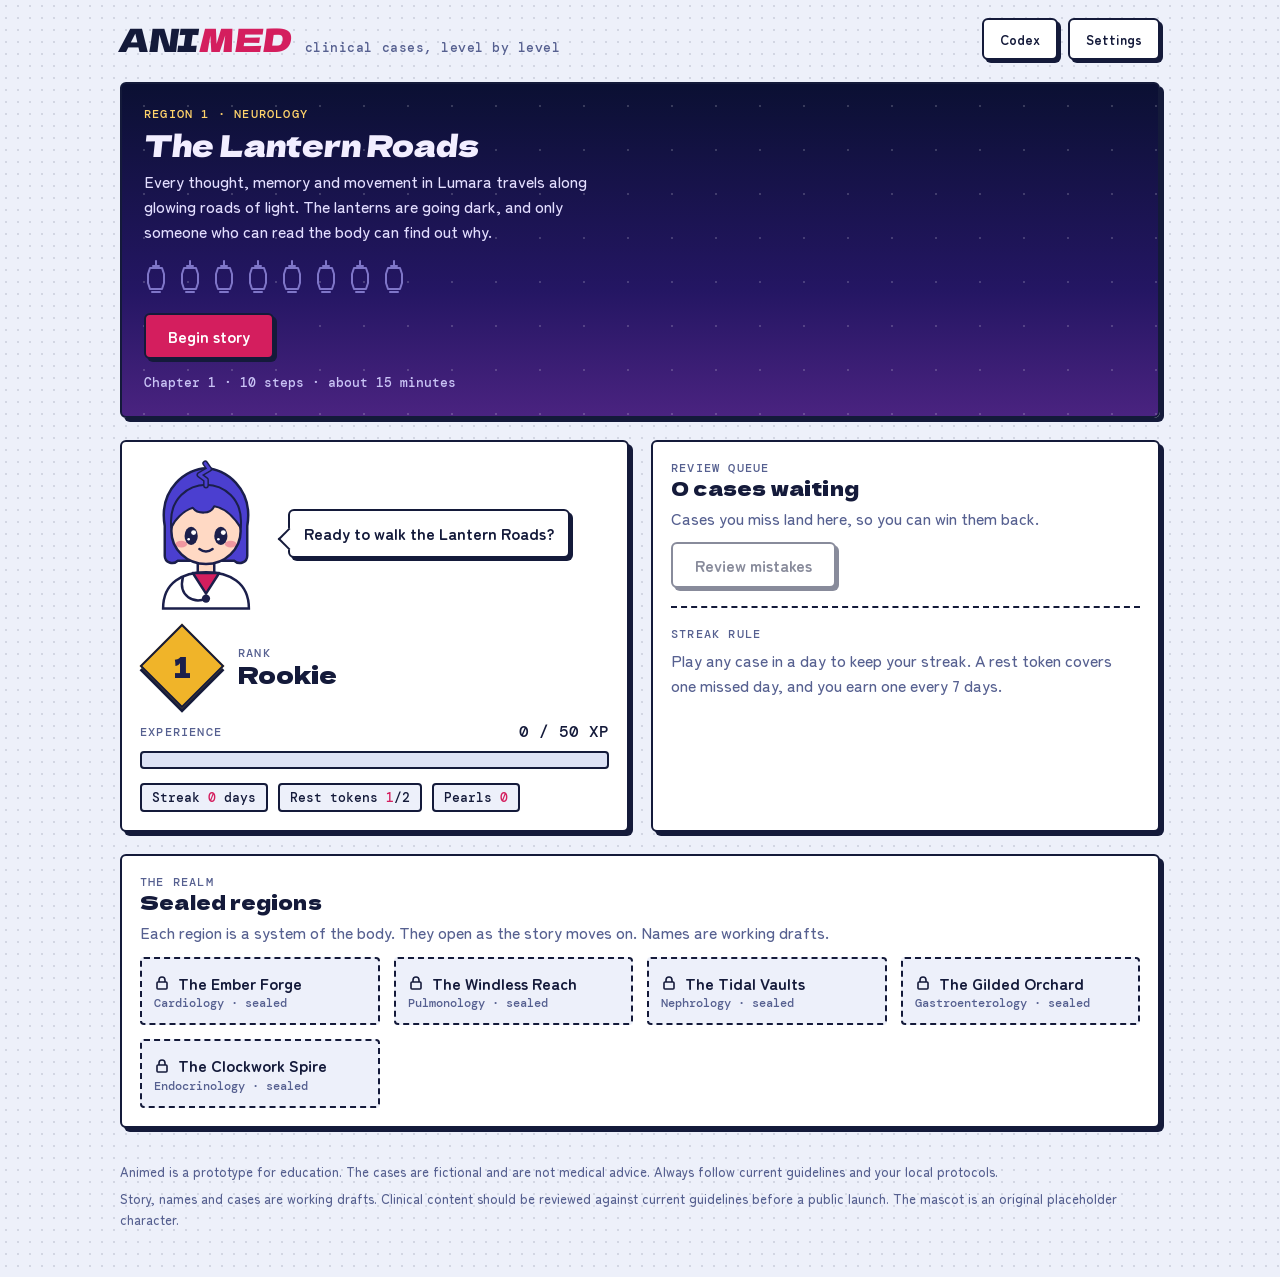
==== index.html @ 840d3cb3 "Add files via upload" ====
<!doctype html>
<html lang="en">
<head>
<meta charset="utf-8">
<meta name="viewport" content="width=device-width,initial-scale=1,viewport-fit=cover">
</head>
<body>
<title>Animed</title>
<meta name="claude:viewport-fit-sides" content="cover">
<link rel="preconnect" href="https://fonts.googleapis.com">
<link rel="preconnect" href="https://fonts.gstatic.com" crossorigin>
<link rel="stylesheet" href="https://fonts.googleapis.com/css2?family=Dela+Gothic+One&family=DM+Mono:wght@400;500&family=Zen+Maru+Gothic:wght@400;500;700&display=swap">
<style>
/* Layout concept: manga-panel UI for the realm map and cases; a dark twilight stage for story scenes.
   Pink is the action color, cyan is XP, gold is lantern light and rank. */
:root{
  --bg:#EDF0FA; --panel:#FFFFFF; --ink:#141A3A; --muted:#566090; --line:#141A3A; --sh:#141A3A;
  --accent:#D41E5E; --accent-ink:#FFFFFF; --mana:#0E8FB8; --gold:#F0B429; --on-gold:#1B1F4B;
  --good:#12805A; --good-bg:#DDF5E9; --bad:#C62B38; --bad-bg:#FBE0E2; --tone:rgba(20,26,58,.12);
  --overlay:rgba(12,16,48,.74); --track:#DDE2F5;
  --skin:#FFD9C4; --coat:#FFFFFF; --hair:#4B3FD0; --mline:#1B1F4B;
  --display:'Dela Gothic One','Arial Black',Impact,sans-serif;
  --body:'Zen Maru Gothic',system-ui,-apple-system,'Segoe UI',Roboto,sans-serif;
  --mono:'DM Mono',ui-monospace,Menlo,Consolas,monospace;
}
@media (prefers-color-scheme: dark){
  :root:not([data-theme="light"]){
    --bg:#0C1030; --panel:#161B47; --ink:#EAEEFF; --muted:#A3ABDD; --line:#8F99F0; --sh:#04061A;
    --accent:#FF5C93; --accent-ink:#1A0A14; --mana:#4FD1F0; --gold:#F2B33D;
    --good:#3DD598; --good-bg:rgba(61,213,152,.16); --bad:#FF6B76; --bad-bg:rgba(255,107,118,.16); --tone:rgba(143,153,240,.16);
    --overlay:rgba(4,6,26,.8); --track:#232A66; --hair:#7A6CFF; color-scheme:dark;
  }
}
:root[data-theme="dark"]{
  --bg:#0C1030; --panel:#161B47; --ink:#EAEEFF; --muted:#A3ABDD; --line:#8F99F0; --sh:#04061A;
  --accent:#FF5C93; --accent-ink:#1A0A14; --mana:#4FD1F0; --gold:#F2B33D;
  --good:#3DD598; --good-bg:rgba(61,213,152,.16); --bad:#FF6B76; --bad-bg:rgba(255,107,118,.16); --tone:rgba(143,153,240,.16);
  --overlay:rgba(4,6,26,.8); --track:#232A66; --hair:#7A6CFF; color-scheme:dark;
}
*{box-sizing:border-box}
[hidden]{display:none!important}
html{-webkit-text-size-adjust:100%}
body{margin:0;background:var(--bg);color:var(--ink);font:500 16px/1.55 var(--body);
  background-image:radial-gradient(var(--tone) 1.3px,transparent 1.4px);background-size:12px 12px;
  padding-block:18px 40px;padding-left:max(16px,env(safe-area-inset-left,0px));padding-right:max(16px,env(safe-area-inset-right,0px))}
.wrap{max-width:1040px;margin:0 auto;min-width:0}
button{font-family:inherit;color:inherit}
:focus-visible{outline:3px solid var(--mana);outline-offset:2px}

.top{display:flex;align-items:center;justify-content:space-between;gap:12px;margin-bottom:22px;flex-wrap:wrap}
.top .row{gap:10px}
.brand{display:flex;align-items:baseline;gap:12px;background:none;border:0;padding:0;cursor:pointer;text-align:left;min-width:0;flex-wrap:wrap}
.mark{font:400 32px/1 var(--display);letter-spacing:.02em;display:inline-block;transform:skewX(-8deg);color:var(--ink)}
.mark em{font-style:normal;color:var(--accent)}
.tag{font:500 13px var(--mono);color:var(--muted);letter-spacing:.04em}
.link{background:var(--panel);border:2.5px solid var(--line);border-radius:6px;box-shadow:3px 3px 0 var(--sh);min-height:42px;padding:0 16px;font-weight:700;cursor:pointer;color:var(--ink)}

.panel{background:var(--panel);border:2.5px solid var(--line);border-radius:6px;box-shadow:4px 4px 0 var(--sh);padding:18px;min-width:0}
.panel h2{font:400 20px/1.2 var(--display);margin:0 0 6px;letter-spacing:.01em}
.panel p{margin:0 0 12px}
.muted{color:var(--muted)}
.mono{font-family:var(--mono)}
.label{font:500 12px var(--mono);letter-spacing:.1em;text-transform:uppercase;color:var(--muted)}

.btn{font:700 16px var(--body);min-height:46px;padding:0 22px;border:2.5px solid var(--line);border-radius:6px;background:var(--accent);color:var(--accent-ink);box-shadow:3px 3px 0 var(--sh);cursor:pointer;transition:transform .08s,box-shadow .08s}
.btn:hover{transform:translate(-1px,-1px);box-shadow:4px 4px 0 var(--sh)}
.btn:active{transform:translate(2px,2px);box-shadow:1px 1px 0 var(--sh)}
.btn.ghost{background:var(--panel);color:var(--ink)}
.btn:disabled{opacity:.5;cursor:not-allowed;transform:none;box-shadow:3px 3px 0 var(--sh)}
.row{display:flex;gap:12px;flex-wrap:wrap;align-items:center}

/* home */
.home-stack{display:grid;gap:22px}
.home-grid{display:grid;gap:22px;grid-template-columns:repeat(auto-fit,minmax(min(100%,340px),1fr))}
.region-main{position:relative;overflow:hidden;border:2.5px solid var(--line);border-radius:6px;box-shadow:4px 4px 0 var(--sh);padding:22px;color:#F2EEFF;
  background:linear-gradient(180deg,#0B1033 0%,#241663 62%,#4A2380 100%)}
.region-main::before{content:"";position:absolute;inset:0;background:radial-gradient(rgba(255,255,255,.5) 1px,transparent 1.4px) 0 0/44px 44px;opacity:.35;pointer-events:none}
.region-main>*{position:relative}
.region-main .label{color:#FFD36B}
.region-main h2{font:400 30px/1.1 var(--display);margin:6px 0 8px;transform:skewX(-6deg);transform-origin:left}
.region-main p{max-width:56ch;margin:0 0 16px;color:#E3DEFF}
.region-main .mono{color:#C9C3F5;font-size:13px}
.lanrow{display:flex;gap:10px;margin:0 0 18px;flex-wrap:wrap}
.lan{width:24px;flex:none}
.lan svg{display:block;width:100%;height:auto;overflow:visible}
.lan .body{fill:transparent;stroke:#7F76C8;stroke-width:2;stroke-linejoin:round}
.lan .cap{stroke:#7F76C8;stroke-width:2;fill:none;stroke-linecap:round}
.lan.on .body{fill:#FFD36B;stroke:#FFF1C2;filter:drop-shadow(0 0 6px rgba(255,211,107,.9))}
.lan.on .cap{stroke:#FFF1C2}
.sealed{display:grid;gap:14px;grid-template-columns:repeat(auto-fill,minmax(min(100%,200px),1fr));margin-top:12px}
.seal{border:2px dashed var(--line);border-radius:4px;padding:12px;background:var(--bg);min-width:0}
.seal .n{font-weight:700;display:flex;gap:8px;align-items:center}
.seal .n svg{width:16px;height:16px;flex:none}
.seal .s{font:500 12px var(--mono);color:var(--muted)}

.talk{display:flex;gap:16px;align-items:center;margin-bottom:16px}
.mascot{width:132px;flex:none}
.mascot svg{display:block;width:100%;height:auto;overflow:visible}
.bubble{position:relative;background:var(--panel);border:2.5px solid var(--line);border-radius:6px;padding:10px 14px;font-weight:700;box-shadow:3px 3px 0 var(--sh);min-width:0}
.bubble::after{content:"";position:absolute;width:14px;height:14px;background:var(--panel);border-left:2.5px solid var(--line);border-bottom:2.5px solid var(--line);left:-9px;top:20px;transform:rotate(45deg)}
.lvrow{display:flex;gap:14px;align-items:center;margin-bottom:12px}
.lv{position:relative;width:84px;height:84px;flex:none;display:grid;place-items:center}
.lv::before{content:"";position:absolute;inset:12px;background:var(--gold);border:2.5px solid var(--line);transform:rotate(45deg);box-shadow:3px 3px 0 var(--sh)}
.lv span{position:relative;font:400 28px/1 var(--display);color:var(--on-gold)}
.lvtext{min-width:0}
.rank{font:400 24px/1.1 var(--display)}
.xpbar{height:18px;border:2.5px solid var(--line);border-radius:4px;background:var(--track);overflow:hidden}
.xpbar i{display:block;height:100%;width:0;background:repeating-linear-gradient(-45deg,var(--mana) 0 8px,color-mix(in srgb,var(--mana) 70%,#fff) 8px 16px);transition:width .5s ease}
.chips{display:flex;gap:10px;flex-wrap:wrap;margin-top:14px}
.chip{border:2px solid var(--line);border-radius:4px;padding:4px 10px;font:500 13px var(--mono);background:var(--bg)}
.chip b{font-weight:500;color:var(--accent)}

/* shared play UI */
.quest-wrap{max-width:780px;margin:0 auto;display:grid;gap:18px}
.qbar{display:grid;gap:8px}
.qbar .row{justify-content:space-between}
.segs{display:flex;gap:4px}
.seg{flex:1;height:12px;border:2px solid var(--line);background:var(--panel)}
.seg.done{background:var(--mana)}
.seg.now{background:var(--accent)}
.qhead{display:flex;justify-content:space-between;gap:10px;flex-wrap:wrap;margin-bottom:10px}
.case{font-size:17px;line-height:1.65;margin:0 0 14px!important}
.ask{font:400 19px/1.35 var(--display);margin:0 0 16px!important;text-wrap:balance}
.opts{display:grid;gap:12px}
.opt{display:flex;gap:12px;align-items:flex-start;text-align:left;width:100%;padding:12px 14px;min-height:52px;background:var(--panel);color:var(--ink);border:2.5px solid var(--line);border-radius:6px;font:500 16px/1.45 var(--body);cursor:pointer;box-shadow:3px 3px 0 var(--sh);transition:transform .08s}
.opt:hover:not(:disabled){transform:translate(-1px,-1px)}
.opt:disabled{cursor:default;color:var(--ink)}
.opt .k{font:500 14px var(--mono);width:28px;height:28px;flex:none;display:grid;place-items:center;border:2px solid var(--line);border-radius:50%}
.opt .t{min-width:0;padding-top:2px}
.opt.right{border-color:var(--good);background:var(--good-bg)}
.opt.wrong{border-color:var(--bad);background:var(--bad-bg)}
.opt.dim{opacity:.55}
textarea{width:100%;min-height:92px;padding:12px;border:2.5px solid var(--line);border-radius:6px;background:var(--bg);color:var(--ink);font:500 16px/1.5 var(--body);resize:vertical}
.fb{margin-top:18px;border-top:2.5px dashed var(--line);padding-top:16px}
.fb-head{display:flex;justify-content:space-between;gap:10px;flex-wrap:wrap;font:400 20px var(--display);margin-bottom:8px}
.fb-head.good{color:var(--good)}
.fb-head.bad{color:var(--bad)}
.fb-head .topic{font:500 13px var(--mono);color:var(--muted);align-self:center}
.fb ul{margin:0 0 12px;padding-left:20px}
.fb li{margin-bottom:4px}
.pearl{display:flex;gap:10px;align-items:flex-start;background:var(--bg);border:2px solid var(--line);border-radius:4px;padding:10px 12px;margin-top:6px}
.pearl b{font:500 12px var(--mono);letter-spacing:.08em;text-transform:uppercase;color:var(--accent);flex:none;padding-top:3px}
.rate{display:flex;gap:12px;flex-wrap:wrap;margin-top:14px}
.nextrow{margin-top:18px;display:flex;justify-content:flex-end}
.boss-tag{display:inline-block;font:400 13px var(--display);background:var(--accent);color:var(--accent-ink);border:2px solid var(--line);padding:2px 10px;border-radius:4px;margin-left:8px}

/* story scene */
.stage{position:relative;overflow:hidden;border:2.5px solid var(--line);border-radius:6px;box-shadow:4px 4px 0 var(--sh);color:#F2EEFF;min-height:460px;display:flex;flex-direction:column;justify-content:flex-end;
  background:linear-gradient(180deg,#0B1033 0%,#241663 58%,#4A2380 100%)}
.stage::before{content:"";position:absolute;inset:0;pointer-events:none;opacity:.5;
  background:radial-gradient(rgba(255,255,255,.6) 1px,transparent 1.4px) 0 0/46px 46px,radial-gradient(rgba(255,211,107,.55) 1.2px,transparent 1.6px) 23px 23px/62px 62px}
body[data-flavor="full"] .stage::before{animation:drift 60s linear infinite}
@keyframes drift{to{background-position:0 -460px,23px -460px}}
.road{position:absolute;left:0;right:0;top:30px;display:flex;justify-content:space-around;padding:0 18px;gap:6px}
.dlg{position:relative;margin:12px;display:flex;gap:14px;align-items:flex-end}
.portrait{width:112px;flex:none}
.portrait .mascot{width:100%}
.box{flex:1;min-width:0;background:rgba(10,12,40,.86);border:2.5px solid #FFD36B;border-radius:6px;padding:22px 16px 14px;position:relative;cursor:pointer}
.nameplate{position:absolute;top:-16px;left:14px;background:#FFD36B;color:#1B1F4B;border:2.5px solid #1B1F4B;font:400 14px var(--display);padding:2px 12px;border-radius:4px}
.box.hush{border-color:#FF5C93}
.box.hush .nameplate{background:#FF5C93}
.box.narr{border-color:#7F76C8}
.box.narr p{font-style:italic;color:#DAD5FF}
.box.you{border-color:#4FD1F0}
.box.you .nameplate{background:#4FD1F0}
.box p{margin:0;font-size:18px;line-height:1.65;min-height:3.3em;color:#F2EEFF}
.dlg-actions{display:flex;justify-content:space-between;align-items:center;gap:10px;margin-top:10px}
.skip{background:none;border:0;color:#B9B3F0;font:500 13px var(--mono);cursor:pointer;text-decoration:underline;padding:8px 0}
.dlg-actions .btn{min-height:42px}

/* result, codex, settings */
.res-grid,.codex-grid{display:grid;gap:22px;max-width:780px;margin:0 auto}
.stats{display:grid;gap:12px;grid-template-columns:repeat(auto-fit,minmax(130px,1fr));margin:14px 0}
.stat{border:2px solid var(--line);border-radius:4px;padding:10px 12px;background:var(--bg)}
.stat .v{font:400 26px/1.1 var(--display)}
.rlist{list-style:none;margin:0;padding:0;display:grid;gap:8px}
.rlist li{display:flex;gap:10px;align-items:center;justify-content:space-between;border:2px solid var(--line);border-radius:4px;padding:8px 12px;background:var(--bg)}
.rlist .tt{min-width:0}
.rlist .ok{font:500 12px var(--mono);color:var(--good);flex:none}
.rlist .no{font:500 12px var(--mono);color:var(--bad);flex:none}
.entry{border:2px solid var(--line);border-radius:4px;padding:12px;background:var(--bg)}
.entry b{display:block;margin-bottom:2px}
.entry.locked{border-style:dashed;color:var(--muted)}
.set-wrap{max-width:640px;margin:0 auto;display:grid;gap:22px}
.seg-ctl{display:flex;flex-wrap:wrap;gap:0;margin:8px 0 6px}
.seg-ctl button{min-height:44px;padding:0 16px;border:2.5px solid var(--line);background:var(--panel);color:var(--ink);font-weight:700;cursor:pointer;margin-right:-2.5px}
.seg-ctl button[aria-pressed="true"]{background:var(--accent);color:var(--accent-ink)}

/* level up + toast */
.lvup{position:fixed;inset:0;z-index:50;display:grid;place-items:center;background:var(--overlay);
  padding:env(safe-area-inset-top,0px) max(16px,env(safe-area-inset-right,0px)) env(safe-area-inset-bottom,0px) max(16px,env(safe-area-inset-left,0px))}
.lvup-card{position:relative;overflow:hidden;max-width:420px;width:100%;text-align:center;background:var(--panel);border:3px solid var(--line);border-radius:6px;box-shadow:6px 6px 0 var(--sh);padding:26px 20px}
.burst{display:none;position:absolute;inset:-60%;background:repeating-conic-gradient(var(--accent) 0 5deg,transparent 5deg 10deg);opacity:.22;
  -webkit-mask:radial-gradient(circle,#000 0,transparent 62%);mask:radial-gradient(circle,#000 0,transparent 62%)}
body[data-flavor="full"] .burst{display:block}
.lvup-card>*{position:relative}
.lvup-title{font:400 40px/1 var(--display);transform:skewX(-8deg);color:var(--accent);margin:6px 0}
.lvup-card .mascot{width:120px;margin:0 auto}
.toast{position:fixed;left:50%;transform:translateX(-50%);z-index:60;max-width:min(92vw,420px);background:var(--ink);color:var(--bg);border:2.5px solid var(--line);border-radius:6px;padding:10px 16px;font-weight:700;text-align:center;
  bottom:calc(20px + env(safe-area-inset-bottom,0px))}

/* flavor + motion */
body[data-flavor="off"] .mascot,body[data-flavor="off"] .bubble,body[data-flavor="off"] .burst,body[data-flavor="off"] .portrait{display:none}
body[data-flavor="off"] .talk{display:none}
body[data-flavor="full"] .mascot svg{animation:bob 3.2s ease-in-out infinite}
body[data-flavor="full"] .burst{animation:spin 18s linear infinite}
@keyframes bob{50%{transform:translateY(-5px)}}
@keyframes spin{to{transform:rotate(360deg)}}
@media (prefers-reduced-motion:reduce){
  *,*::before,*::after{animation:none!important;transition:none!important}
}

svg [data-m]{display:none}
svg[data-mood="idle"] [data-m~="idle"],svg[data-mood="happy"] [data-m~="happy"],svg[data-mood="oops"] [data-m~="oops"]{display:inline}

footer{max-width:1040px;margin:34px auto 0;color:var(--muted);font-size:13px;line-height:1.6}
footer p{margin:0 0 6px}

@media (max-width:520px){
  .mark{font-size:26px}
  .mascot{width:96px}
  .portrait{width:78px}
  .ask{font-size:17px}
  .case{font-size:16px}
  .region-main h2{font-size:24px}
  .box p{font-size:17px}
}
</style>

<div class="wrap">
  <header class="top">
    <button class="brand" id="brand" type="button" aria-label="Animed home">
      <span class="mark">ANI<em>MED</em></span>
      <span class="tag">clinical cases, level by level</span>
    </button>
    <div class="row">
      <button class="link" id="btn-codex" type="button">Codex</button>
      <button class="link" id="btn-settings" type="button">Settings</button>
    </div>
  </header>

  <main>
    <!-- HOME -->
    <section id="view-home">
      <div class="home-stack">
        <article class="region-main">
          <div class="label">Region 1 · Neurology</div>
          <h2>The Lantern Roads</h2>
          <p>Every thought, memory and movement in Lumara travels along glowing roads of light. The lanterns are going dark, and only someone who can read the body can find out why.</p>
          <div class="lanrow" id="rg-lan"></div>
          <div class="row">
            <button class="btn" id="btn-story" type="button">Begin story</button>
            <button class="btn ghost" id="btn-replay" type="button" hidden>Replay cases</button>
          </div>
          <p class="mono" id="rg-status" style="margin:14px 0 0"></p>
        </article>

        <div class="home-grid">
          <div class="panel">
            <div class="talk">
              <div class="mascot" id="home-mascot"></div>
              <div class="bubble" id="home-bubble">Ready?</div>
            </div>
            <div class="lvrow">
              <div class="lv"><span id="lv-num">1</span></div>
              <div class="lvtext">
                <div class="label">Rank</div>
                <div class="rank" id="rank">Rookie</div>
              </div>
            </div>
            <div class="row" style="justify-content:space-between;margin-bottom:6px">
              <span class="label">Experience</span>
              <span class="mono" id="xp-txt">0 / 50 XP</span>
            </div>
            <div class="xpbar" id="xpbar" role="progressbar" aria-label="Experience to next level" aria-valuemin="0" aria-valuemax="100" aria-valuenow="0"><i id="xpfill"></i></div>
            <div class="chips">
              <span class="chip">Streak <b id="c-streak">0</b> days</span>
              <span class="chip">Rest tokens <b id="c-tokens">1</b>/2</span>
              <span class="chip">Pearls <b id="c-pearls">0</b></span>
            </div>
          </div>

          <div class="panel">
            <div class="label">Review queue</div>
            <h2 id="review-title">0 cases waiting</h2>
            <p class="muted" id="review-desc">Cases you miss land here, so you can win them back.</p>
            <button class="btn ghost" id="btn-review" type="button">Review mistakes</button>
            <hr style="border:0;border-top:2.5px dashed var(--line);margin:18px 0">
            <div class="label">Streak rule</div>
            <p class="muted" style="margin:6px 0 0">Play any case in a day to keep your streak. A rest token covers one missed day, and you earn one every 7 days.</p>
          </div>
        </div>

        <div class="panel">
          <div class="label">The realm</div>
          <h2>Sealed regions</h2>
          <p class="muted" style="margin:0">Each region is a system of the body. They open as the story moves on. Names are working drafts.</p>
          <div class="sealed" id="sealed"></div>
        </div>
      </div>
    </section>

    <!-- STORY SCENE -->
    <section id="view-scene" hidden>
      <div class="quest-wrap">
        <div class="qbar">
          <div class="row">
            <span class="label" id="sc-count">Step 1 of 11</span>
            <span class="mono" id="sc-xp">+0 XP</span>
          </div>
          <div class="segs" id="sc-segs"></div>
        </div>
        <div class="stage">
          <div class="road" id="sc-road"></div>
          <div class="dlg">
            <div class="portrait" id="sc-portrait"><div class="mascot" id="sc-mascot"></div></div>
            <div class="box" id="sc-box" tabindex="0" role="button" aria-label="Advance dialogue">
              <span class="nameplate" id="sc-name">Pulse</span>
              <p id="sc-text"></p>
              <div class="dlg-actions">
                <button class="skip" id="sc-skip" type="button">Skip scene</button>
                <button class="btn" id="sc-next" type="button">Next</button>
              </div>
            </div>
          </div>
        </div>
      </div>
    </section>

    <!-- CASE -->
    <section id="view-quest" hidden>
      <div class="quest-wrap">
        <div class="qbar">
          <div class="row">
            <span class="label" id="q-count">Step 2 of 11</span>
            <span class="mono" id="q-xp">+0 XP</span>
          </div>
          <div class="segs" id="q-segs"></div>
        </div>
        <div class="talk" style="margin-bottom:0">
          <div class="mascot" id="q-mascot"></div>
          <div class="bubble" id="q-bubble">Case incoming.</div>
        </div>
        <div class="panel">
          <div class="qhead">
            <span class="label"><span id="q-sys">Neurology</span><span class="boss-tag" id="q-boss" hidden>BOSS CASE</span></span>
            <span class="mono" id="q-diff" style="letter-spacing:.2em">●○○</span>
          </div>
          <p class="case" id="q-case"></p>
          <p class="ask" id="q-ask"></p>
          <div id="q-body"></div>
          <div class="fb" id="q-feedback" hidden></div>
          <div class="nextrow"><button class="btn" id="q-next" type="button" hidden>Next case</button></div>
        </div>
      </div>
    </section>

    <!-- RESULT -->
    <section id="view-result" hidden>
      <div class="res-grid">
        <div class="panel">
          <div class="label" id="r-mode">Story</div>
          <h2 id="r-head">Chapter cleared</h2>
          <p id="r-sub" class="muted"></p>
          <div class="lanrow" id="r-lan" style="margin-bottom:14px"></div>
          <div class="stats">
            <div class="stat"><div class="label">Correct</div><div class="v" id="r-score">0/0</div></div>
            <div class="stat"><div class="label">XP earned</div><div class="v" id="r-xp">0</div></div>
            <div class="stat"><div class="label">Level</div><div class="v" id="r-level">1</div></div>
            <div class="stat"><div class="label">Streak</div><div class="v" id="r-streak">0</div></div>
          </div>
          <p id="r-note" class="muted"></p>
          <div class="row"><button class="btn" id="r-home" type="button">Back to the realm</button></div>
        </div>
        <div class="panel">
          <div class="label">Case log</div>
          <h2>What you faced</h2>
          <ul class="rlist" id="r-list"></ul>
        </div>
      </div>
    </section>

    <!-- CODEX -->
    <section id="view-codex" hidden>
      <div class="codex-grid">
        <div class="panel">
          <div class="label">Story</div>
          <h2>Lore</h2>
          <div class="opts" id="cx-lore" style="margin-top:12px"></div>
        </div>
        <div class="panel">
          <div class="label">Collected</div>
          <h2>Ward pearls</h2>
          <p class="muted">Every case you open adds its pearl here.</p>
          <div class="opts" id="cx-pearls"></div>
        </div>
        <div><button class="btn ghost" id="cx-back" type="button">Back</button></div>
      </div>
    </section>

    <!-- SETTINGS -->
    <section id="view-settings" hidden>
      <div class="set-wrap">
        <div class="panel">
          <div class="label">Look</div>
          <h2>Anime flavor</h2>
          <p class="muted">New to anime? Choose Off or Light. Every case works the same at every setting.</p>
          <div class="seg-ctl" id="ctl-flavor">
            <button type="button" data-v="off" aria-pressed="false">Off</button>
            <button type="button" data-v="light" aria-pressed="false">Light</button>
            <button type="button" data-v="full" aria-pressed="false">Full</button>
          </div>
          <p class="muted" style="margin:0;font-size:14px">Off hides the mascot. Light shows it without effects. Full adds motion and level-up effects.</p>
        </div>
        <div class="panel">
          <h2>Theme</h2>
          <div class="seg-ctl" id="ctl-theme">
            <button type="button" data-v="auto" aria-pressed="false">Auto</button>
            <button type="button" data-v="light" aria-pressed="false">Light</button>
            <button type="button" data-v="dark" aria-pressed="false">Dark</button>
          </div>
        </div>
        <div class="panel">
          <h2>Your progress</h2>
          <p class="muted">Progress is saved in this browser only. Clearing site data removes it.</p>
          <div class="row" id="reset-row"><button class="btn ghost" id="btn-reset" type="button">Reset progress</button></div>
          <div class="row" id="reset-confirm" hidden>
            <span>Reset all XP, story progress and codex?</span>
            <button class="btn" id="btn-reset-yes" type="button">Yes, reset</button>
            <button class="btn ghost" id="btn-reset-no" type="button">Cancel</button>
          </div>
        </div>
        <div><button class="btn ghost" id="set-back" type="button">Back</button></div>
      </div>
    </section>
  </main>

  <footer>
    <p>Animed is a prototype for education. The cases are fictional and are not medical advice. Always follow current guidelines and your local protocols.</p>
    <p>Story, names and cases are working drafts. Clinical content should be reviewed against current guidelines before a public launch. The mascot is an original placeholder character.</p>
  </footer>
</div>

<div class="lvup" id="lvup" hidden role="dialog" aria-modal="true" aria-labelledby="lvup-title">
  <div class="lvup-card">
    <div class="burst"></div>
    <div class="mascot" id="lu-mascot"></div>
    <div class="lvup-title" id="lvup-title">LEVEL UP</div>
    <div class="rank" id="lu-level">Level 2</div>
    <p class="muted" id="lu-rank" style="margin:6px 0 16px"></p>
    <button class="btn" id="lu-ok" type="button">Continue</button>
  </div>
</div>
<div class="toast" id="toast" hidden role="status"></div>

<script>
(function(){
'use strict';

/* ============ CASE LIBRARY (Neurology, chapter 1) ============
   types: 'mcq' (options), 'think' (reveal and self-rate), 'boss' (several linked stages). */
var CASES = {
 'n-001':{id:'n-001',type:'mcq',system:'Neurology',topic:'Localizing a left MCA stroke',difficulty:1,
  case:'A 66-year-old man suddenly cannot find his words. His right face and right arm are weak, and the leg is only mildly affected. He understands you but speaks in short, halting phrases.',
  ask:'Which vascular territory is most likely involved?',
  options:['Left middle cerebral artery','Right middle cerebral artery','Left posterior cerebral artery','Basilar artery'],answer:0,
  explain:'Aphasia points to the dominant hemisphere, usually the left. Face and arm weakness out of proportion to the leg fits the MCA territory, where the face and arm areas of the motor cortex sit on the lateral surface. The ACA mainly affects the leg. Halting, effortful speech with preserved understanding is a Broca-type (expressive) pattern.',
  pearl:'Face and arm worse than leg suggests MCA. Leg worse than arm suggests ACA.'},

 'n-002':{id:'n-002',type:'mcq',system:'Neurology',topic:'First-line treatment of status epilepticus',difficulty:1,
  case:'A 34-year-old woman has been having a generalized tonic-clonic seizure for 8 minutes and has not regained consciousness. IV access is in place.',
  ask:'Which drug is first-line?',
  options:['IV lorazepam','IV phenytoin loading dose','Oral levetiracetam','IV propofol infusion'],answer:0,
  explain:'A seizure lasting 5 minutes or longer is treated as status epilepticus. A benzodiazepine is first-line: IV lorazepam, or IM midazolam if there is no IV access. Second-line agents such as levetiracetam, fosphenytoin or valproate follow if seizures continue. Anesthetic agents like propofol are for refractory status.',
  pearl:'Check a fingerstick glucose early in any seizure. Hypoglycemia is quick to find and quick to treat.'},

 'n-003':{id:'n-003',type:'think',system:'Neurology',topic:'Guillain-Barre syndrome',difficulty:2,
  case:'A 29-year-old man has had 3 days of tingling in his feet, followed by weakness climbing up both legs. He had diarrhea 2 weeks ago. Exam: symmetric leg weakness, absent knee and ankle reflexes, mild distal sensory loss.',
  ask:'What is the likely diagnosis, what does the CSF classically show, and what is the biggest danger to monitor?',
  answer:'Guillain-Barre syndrome (acute inflammatory demyelinating polyneuropathy), often after Campylobacter jejuni. CSF shows raised protein with a normal cell count (albuminocytologic dissociation). Monitor breathing (forced vital capacity) and autonomic instability. Treat with IVIG or plasma exchange.',
  points:['Ascending, symmetric weakness with absent reflexes after an infection is the classic pattern','Measure FVC regularly; a fall toward 20 mL/kg is a common trigger to consider intubation','Nerve conduction studies show demyelination; CSF can be normal in the first week','Corticosteroids do not help in GBS'],
  pearl:'Reflexes are lost early in GBS. If weakness is ascending but reflexes are brisk, think again.'},

 'n-004':{id:'n-004',type:'mcq',system:'Neurology',topic:'Acute bacterial meningitis',difficulty:2,
  case:'A 20-year-old college student has had 12 hours of fever, severe headache, photophobia and neck stiffness. Temp 39.2 C, HR 118, BP 108/64. He is alert and oriented, with no focal deficit and no papilledema.',
  ask:'What is the most appropriate immediate management?',
  options:['Obtain a CT head, then an LP, and start antibiotics once results return','Draw blood cultures, then start IV ceftriaxone and vancomycin with dexamethasone without delay','Start oral amoxicillin and arrange outpatient follow-up','Order an MRI brain and wait for neurology review'],answer:1,
  explain:'Bacterial meningitis is an emergency. Draw blood cultures and start empiric IV antibiotics right away rather than waiting for imaging or LP. Give dexamethasone with or just before the first antibiotic dose. CT before LP is reserved for risk factors such as focal deficits, papilledema, new seizures, markedly reduced consciousness or immunocompromise. Add ampicillin for patients over 50 or immunocompromised (Listeria).',
  pearl:'Never let a CT scan delay antibiotics in suspected bacterial meningitis.'},

 'n-005':{id:'n-005',type:'mcq',system:'Neurology',topic:'Myasthenia gravis',difficulty:2,
  case:'A 28-year-old woman has drooping eyelids and double vision that worsen by evening and improve after rest. Pupils are normal. Her speech becomes nasal as she counts aloud.',
  ask:'Which antibody is most likely, and what should you image?',
  options:['Anti-acetylcholine receptor antibodies; CT chest for thymoma','Anti-voltage-gated calcium channel antibodies; CT chest for small cell lung cancer','Anti-GQ1b antibodies; MRI brain','Anti-NMDA receptor antibodies; pelvic ultrasound'],answer:0,
  explain:'Fatigable weakness of eye and bulbar muscles with normal pupils is classic for myasthenia gravis. Most patients have anti-AChR antibodies, and a CT chest looks for thymoma or thymic hyperplasia. Lambert-Eaton syndrome (anti-VGCC) tends to improve with repeated effort and is linked to small cell lung cancer.',
  pearl:'Think myasthenia when weakness worsens with use and improves with rest. An ice pack on a ptotic eyelid can improve it.'},

 'n-boss':{id:'n-boss',type:'boss',system:'Neurology',topic:'The Silent Hall: large vessel occlusion stroke',difficulty:3,
  case:'A 72-year-old man with atrial fibrillation, who stopped taking his anticoagulant, is brought in 90 minutes after sudden left-sided weakness. He ignores the left side of the room. BP 168/96, glucose 124 mg/dL, NIHSS 14.',
  stages:[
   {ask:'Which vascular territory is most likely affected?',
    options:['Right middle cerebral artery','Left middle cerebral artery','Basilar artery','Left anterior cerebral artery'],answer:0,
    explain:'Left-sided weakness and left neglect point to the right hemisphere. Neglect is a classic non-dominant parietal sign. The MCA is the usual vessel, especially with atrial fibrillation as an embolic source.'},
   {ask:'A non-contrast CT shows no hemorrhage. Onset was 90 minutes ago and there are no contraindications. What now?',
    options:['Give IV thrombolysis now and get CT angiography without delaying it','Wait for an MRI before deciding','Start a heparin infusion','Give aspirin and observe for 24 hours'],answer:0,
    explain:'He is inside the 4.5-hour window and BP is below 185/110. Do not delay thrombolysis for vascular imaging. CT angiography is done at the same time to look for a large vessel occlusion.'},
   {ask:'CT angiography shows a right M1 occlusion. What additional treatment should you arrange?',
    options:['Mechanical thrombectomy','Continue thrombolysis alone','Start aspirin immediately after thrombolysis','Lower BP below 120/80 right away'],answer:0,
    explain:'A proximal large vessel occlusion benefits from endovascular thrombectomy, in addition to thrombolysis. Aspirin is delayed until about 24 hours after thrombolysis, and aggressive BP lowering can reduce brain perfusion.'}],
  pearl:'Time is brain, but so is imaging. In suspected large vessel occlusion, get CT angiography and call the thrombectomy team early.'}
};

/* ============ STORY (working draft) ============
   Scene lines: who ('Narrator','Pulse','You','The Hush'), t (text), m (Pulse mood: idle, happy, oops).
   unlock lists codex entries earned when the scene ends. */
var CHAPTER = {id:'neuro-1',title:'Chapter 1: The Lanterns Go Dark',steps:[
 {k:'scene',unlock:['lanterns','pulse','reading'],lines:[
  {who:'Narrator',t:"The last thing you remember is the hospital's night shift, a cold cup of coffee, and a pager that would not stop."},
  {who:'Narrator',t:'The next thing you feel is warm light on your face. You are standing on a road made of light.'},
  {who:'Narrator',t:'Thousands of glowing threads stretch toward the horizon, humming softly. Some of them are dark.'},
  {who:'Pulse',m:'happy',t:"You're awake! Finally. I'm Pulse, a lamplighter spirit. A very small one, I know."},
  {who:'You',t:'Where am I? Is this a dream?'},
  {who:'Pulse',m:'idle',t:'Close. This is Lumara, the realm between waking and sleeping. These are the Lantern Roads. Every thought, memory and movement in this world travels along them.'},
  {who:'Pulse',m:'oops',t:'But the lanterns are going dark, one by one. Travelers freeze mid-step. Messengers forget where they were going. We call it the Hush.'},
  {who:'You',t:'Why am I here?'},
  {who:'Pulse',m:'idle',t:'You arrived carrying the old art, the one our world has no word for. Reading what a body is telling you: where the trouble is, what is causing it, and what to do next.'},
  {who:'Pulse',m:'happy',t:'Help me read the Roads and we might light them again. Shall we look at the first trouble?'}]},
 {k:'case',id:'n-001'},{k:'case',id:'n-002'},{k:'case',id:'n-003'},
 {k:'scene',unlock:['hush'],lines:[
  {who:'Narrator',t:'Three lanterns flare back to life along the road. The humming grows warmer.'},
  {who:'Pulse',m:'happy',t:'You did it! Can you feel that? The messengers are moving again.'},
  {who:'Pulse',m:'idle',t:'Funny thing, though. Look at the lantern bases. Every one was lit by hand, at the same height, in the same careful way.'},
  {who:'Pulse',m:'oops',t:'The Hush does not do that. Someone built this road.'},
  {who:'The Hush',t:'Stop reading, healer. Some roads are meant to stay dark.'},
  {who:'Pulse',m:'oops',t:'...Did you hear that? Keep going. The next stretch is worse.'}]},
 {k:'case',id:'n-004'},{k:'case',id:'n-005'},
 {k:'scene',lines:[
  {who:'Narrator',t:'The road ends at a vast, silent hall. Every lantern inside went dark at the same instant.'},
  {who:'Pulse',m:'oops',t:'The Silent Hall. People are frozen in there, mid-sentence. This is the biggest case we have seen.'},
  {who:'Pulse',m:'idle',t:'Take your time. Where is the trouble? How do we confirm it? What do we do about it?'}]},
 {k:'case',id:'n-boss'},
 {k:'scene',unlock:['engraving'],lines:[
  {who:'Narrator',t:'The great lantern at the heart of the hall wakes with a soft chime. Light pours down every road.'},
  {who:'Narrator',t:'The frozen travelers blink, stretch, and begin to talk all at once.'},
  {who:'Pulse',m:'happy',t:'We did it. The first road is lit!'},
  {who:'Narrator',t:'At the base of the great lantern you notice a faint scratch in the metal: a hospital name tag, hastily etched, with a small winged staff beside it.'},
  {who:'You',t:'That is from my world.'},
  {who:'Pulse',m:'oops',t:'Someone from your world has been here before. And I remember none of it. How is that possible?'},
  {who:'The Hush',t:'They never finished either.'},
  {who:'Narrator',t:'Chapter 1 complete. The next road is sealed, but you can feel it waiting.'}]}
]};

var LORE = {
 lanterns:{title:'The Lantern Roads',text:'Luminous pathways that carry thought, memory and movement across Lumara. When a lantern goes dark, everything that travels through it stalls.'},
 pulse:{title:'Pulse',text:'A small lamplighter spirit who found you on the road. Cheerful, curious, and perhaps hiding more than it says.'},
 reading:{title:'The Old Art',text:'Reading the body for clues: find where the trouble is, confirm what it is, then decide what to do. Nobody in Lumara has a word for it.'},
 hush:{title:'The Hush',text:'A creeping silence that darkens lanterns one by one. Nobody has seen its source, but it speaks.'},
 engraving:{title:'The Engraving',text:'A faint hospital name tag and winged staff scratched into the great lantern of the Silent Hall, in a style from your own world. You are not the first traveler.'}
};
var LORE_ORDER=['lanterns','pulse','reading','hush','engraving'];

var REGIONS = [
 {name:'The Ember Forge',sys:'Cardiology'},
 {name:'The Windless Reach',sys:'Pulmonology'},
 {name:'The Tidal Vaults',sys:'Nephrology'},
 {name:'The Gilded Orchard',sys:'Gastroenterology'},
 {name:'The Clockwork Spire',sys:'Endocrinology'}
];

/* ============ MASCOT (original placeholder character) ============ */
var MASCOT = '<svg viewBox="0 0 160 180" role="img" aria-label="Pulse, the Animed mascot" data-mood="idle">'
+'<rect x="70" y="112" width="20" height="30" fill="var(--skin)" stroke="var(--mline)" stroke-width="3"/>'
+'<path d="M28 180C28 148 52 136 80 136s52 12 52 44z" fill="var(--coat)" stroke="var(--mline)" stroke-width="3"/>'
+'<path d="M64 137L80 162 96 137z" fill="var(--accent)" stroke="var(--mline)" stroke-width="3" stroke-linejoin="round"/>'
+'<path d="M52 142C46 166 66 174 80 168" fill="none" stroke="var(--mline)" stroke-width="3" stroke-linecap="round"/>'
+'<circle cx="80" cy="168" r="5" fill="var(--mline)"/>'
+'<path d="M30 80C22 34 58 10 80 10s58 24 50 70v36c0 8-10 12-16 6H46c-6 6-16 2-16-6z" fill="var(--hair)" stroke="var(--mline)" stroke-width="3"/>'
+'<ellipse cx="80" cy="86" rx="42" ry="40" fill="var(--skin)" stroke="var(--mline)" stroke-width="3"/>'
+'<path d="M38 82C34 46 60 30 80 30s46 16 42 52C112 66 102 58 90 56 86 66 70 66 64 58 52 62 42 72 38 82z" fill="var(--hair)" stroke="var(--mline)" stroke-width="2.5" stroke-linejoin="round"/>'
+'<path d="M80 31V24L72 18 84 11 79 4" fill="none" stroke="var(--mline)" stroke-width="7" stroke-linecap="round" stroke-linejoin="round"/>'
+'<path d="M80 31V24L72 18 84 11 79 4" fill="none" stroke="var(--hair)" stroke-width="3.5" stroke-linecap="round" stroke-linejoin="round"/>'
+'<ellipse cx="50" cy="102" rx="7" ry="4" fill="var(--accent)" opacity=".35"/><ellipse cx="110" cy="102" rx="7" ry="4" fill="var(--accent)" opacity=".35"/>'
+'<g data-m="idle oops"><ellipse cx="62" cy="92" rx="8" ry="11" fill="var(--mline)"/><ellipse cx="98" cy="92" rx="8" ry="11" fill="var(--mline)"/>'
+'<circle cx="65" cy="88" r="3" fill="#fff"/><circle cx="101" cy="88" r="3" fill="#fff"/><circle cx="59" cy="96" r="1.6" fill="#fff"/><circle cx="95" cy="96" r="1.6" fill="#fff"/></g>'
+'<g data-m="happy" fill="none" stroke="var(--mline)" stroke-width="3.5" stroke-linecap="round"><path d="M53 94Q62 82 71 94"/><path d="M89 94Q98 82 107 94"/></g>'
+'<g data-m="oops" fill="none" stroke="var(--mline)" stroke-width="3" stroke-linecap="round"><path d="M52 80L70 74"/><path d="M108 80L90 74"/></g>'
+'<path data-m="idle" d="M72 108Q80 114 88 108" fill="none" stroke="var(--mline)" stroke-width="3" stroke-linecap="round"/>'
+'<g data-m="happy"><path d="M70 106Q80 124 90 106z" fill="var(--mline)" stroke="var(--mline)" stroke-width="2" stroke-linejoin="round"/><ellipse cx="80" cy="113" rx="5" ry="3" fill="var(--accent)"/></g>'
+'<ellipse data-m="oops" cx="80" cy="111" rx="5" ry="6" fill="var(--mline)"/>'
+'<g data-m="happy" fill="var(--gold)" stroke="var(--mline)" stroke-width="1.5" stroke-linejoin="round"><path d="M134 36l3 8 8 3-8 3-3 8-3-8-8-3 8-3z"/><path d="M22 52l2 5 5 2-5 2-2 5-2-5-5-2 5-2z"/></g>'
+'</svg>';

/* ============ STATE ============ */
var KEY='animed-v2';
function defaults(){return {xp:0,streak:0,tokens:1,lastPlayDate:null,mistakes:[],pearls:[],lore:[],story:{step:0,done:false},settings:{flavor:'full',theme:'auto'}};}
function load(){
  try{
    var raw=localStorage.getItem(KEY);
    if(raw){
      var o=JSON.parse(raw), d=defaults();
      for(var k in d){ if(!(k in o)) o[k]=d[k]; }
      return o;
    }
  }catch(e){}
  return defaults();
}
var S=load();
function save(){ try{ localStorage.setItem(KEY,JSON.stringify(S)); }catch(e){} }

/* ============ HELPERS ============ */
function $(id){ return document.getElementById(id); }
function pick(a){ return a[Math.floor(Math.random()*a.length)]; }
function shuffle(a){ for(var i=a.length-1;i>0;i--){ var j=Math.floor(Math.random()*(i+1)); var t=a[i]; a[i]=a[j]; a[j]=t; } return a; }
function pad(n){ return n<10?'0'+n:''+n; }
function today(){ var d=new Date(); return d.getFullYear()+'-'+pad(d.getMonth()+1)+'-'+pad(d.getDate()); }
function daysBetween(a,b){ return Math.round((new Date(b+'T12:00:00')-new Date(a+'T12:00:00'))/86400000); }
function need(l){ return 50+25*(l-1); }
function levelInfo(xp){ var l=1,rem=xp; while(rem>=need(l)){ rem-=need(l); l++; } return {level:l,into:rem,need:need(l)}; }
function rankFor(l){ if(l>=20)return 'Master'; if(l>=15)return 'Specialist'; if(l>=10)return 'Clinician'; if(l>=5)return 'Apprentice'; return 'Rookie'; }
function dots(n){ var s=''; for(var i=1;i<=3;i++) s+= i<=n?'●':'○'; return s; }
function scrollTop(){ try{ window.scrollTo(0,0); }catch(e){} }
function lanternRow(on,total){
  var h='';
  for(var i=0;i<total;i++){
    h+='<span class="lan '+(i<on?'on':'off')+'"><svg viewBox="0 0 24 36" aria-hidden="true"><path class="cap" d="M12 2v5M9 7h6"/><path class="body" d="M6 9h12l2 6v9l-2 6H6l-2-6v-9z"/><path class="cap" d="M8 33h8"/></svg></span>';
  }
  return h;
}
var toastTimer=null;
function toast(msg){ var t=$('toast'); t.textContent=msg; t.hidden=false; clearTimeout(toastTimer); toastTimer=setTimeout(function(){ t.hidden=true; },3800); }

var LINES={
  start:['Case incoming.','Read the vitals first.','What does the data say?','Take a breath. Think it through.'],
  good:['That is the one.','Clean read.','Nice catch.','Exactly right.'],
  miss:['Good miss to learn from.','Close. Read the pearl.','It is queued for review.','Now you will remember it.']
};

/* ============ VIEWS ============ */
var VIEWS=['home','scene','quest','result','codex','settings'];
function show(v){ VIEWS.forEach(function(n){ $('view-'+n).hidden=(n!==v); }); scrollTop(); }
function setMoodEl(id,mood){ var m=$(id); if(m&&m.firstChild) m.firstChild.setAttribute('data-mood',mood); }
function setMood(prefix,mood,line){ setMoodEl(prefix+'-mascot',mood); var b=$(prefix+'-bubble'); if(b&&line) b.textContent=line; }

/* ============ HOME ============ */
function storyProgress(){ return S.story.done ? 1 : S.story.step/CHAPTER.steps.length; }
function renderHome(){
  var li=levelInfo(S.xp);
  $('lv-num').textContent=li.level;
  $('rank').textContent=rankFor(li.level);
  $('xp-txt').textContent=li.into+' / '+li.need+' XP';
  var pct=Math.round(li.into/li.need*100);
  $('xpfill').style.width=pct+'%';
  $('xpbar').setAttribute('aria-valuenow',pct);
  $('c-streak').textContent=S.streak;
  $('c-tokens').textContent=S.tokens;
  $('c-pearls').textContent=S.pearls.length;

  var prog=storyProgress();
  $('rg-lan').innerHTML=lanternRow(Math.round(8*prog),8);
  var started=S.story.step>0, done=S.story.done;
  $('btn-story').hidden=done;
  $('btn-story').textContent = started ? 'Continue story' : 'Begin story';
  $('btn-replay').hidden=!done;
  $('rg-status').textContent = done ? 'Chapter 1 cleared. The next region is sealed for now.'
    : (started ? 'Chapter 1 · step '+S.story.step+' of '+CHAPTER.steps.length : 'Chapter 1 · '+CHAPTER.steps.length+' steps · about 15 minutes');
  setMood('home', done?'happy':'idle', done ? 'The first road is lit. More await.' : (started ? 'The road is waiting. Continue?' : 'Ready to walk the Lantern Roads?'));

  var m=S.mistakes.length;
  $('review-title').textContent=m+(m===1?' case':' cases')+' waiting';
  $('review-desc').textContent = m ? 'Win them back for full XP. Each one you get right leaves the queue.' : 'Cases you miss land here, so you can win them back.';
  $('btn-review').disabled=!m;

  var lock='<svg viewBox="0 0 16 16" aria-hidden="true"><rect x="3" y="7" width="10" height="7" rx="1" fill="none" stroke="currentColor" stroke-width="1.6"/><path d="M5 7V5a3 3 0 016 0v2" fill="none" stroke="currentColor" stroke-width="1.6"/></svg>';
  var h=''; REGIONS.forEach(function(r){ h+='<div class="seal"><div class="n">'+lock+r.name+'</div><div class="s">'+r.sys+' · sealed</div></div>'; });
  $('sealed').innerHTML=h;
}

/* ============ RUN ENGINE ============ */
var run=null;
function newRun(mode,steps,startI){
  run={mode:mode,steps:steps,i:startI||0,xp:0,correct:0,cases:0,results:[],newLore:[],shownLevel:levelInfo(S.xp).level,cur:null,boss:null,onNext:null};
}
function startStory(){
  var i=S.story.step; if(i>=CHAPTER.steps.length) i=0;
  newRun('story',CHAPTER.steps,i);
  playStep();
}
function startCases(mode){
  var ids=Object.keys(CASES);
  if(mode==='review') ids=ids.filter(function(id){ return S.mistakes.indexOf(id)>-1; });
  shuffle(ids);
  if(!ids.length) return;
  newRun(mode,ids.map(function(id){ return {k:'case',id:id}; }),0);
  playStep();
}
function playStep(){
  var s=run.steps[run.i];
  if(!s){ finishRun(); return; }
  if(s.k==='scene') renderScene(s); else renderCase(CASES[s.id]);
}
function advance(){
  run.i++;
  if(run.mode==='story'){ S.story.step=run.i; save(); }
  checkLevelUp();
  playStep();
}
function checkLevelUp(){
  var l=levelInfo(S.xp).level;
  if(l>run.shownLevel){ run.shownLevel=l; showLevelUp(l); }
}
function renderSegs(id){
  var segs=$(id); segs.innerHTML='';
  for(var i=0;i<run.steps.length;i++){
    var s=document.createElement('span');
    s.className='seg'+(i<run.i?' done':(i===run.i?' now':''));
    segs.appendChild(s);
  }
}
function headerText(){ return (run.mode==='story'?'The Lantern Roads · ':(run.mode==='review'?'Review · ':'Practice · '))+'step '+(run.i+1)+' of '+run.steps.length; }

/* ============ SCENES ============ */
function renderScene(s){
  show('scene');
  run.curScene=s; run.li=0;
  $('sc-count').textContent=headerText();
  $('sc-xp').textContent='+'+run.xp+' XP';
  renderSegs('sc-segs');
  $('sc-road').innerHTML=lanternRow(Math.round(8*run.i/run.steps.length),8);
  showLine();
}
function showLine(){
  var lines=run.curScene.lines, ln=lines[run.li], who=ln.who;
  var box=$('sc-box'), np=$('sc-name');
  if(who==='Narrator'){ np.hidden=true; box.className='box narr'; }
  else { np.hidden=false; np.textContent=who; box.className='box '+(who==='The Hush'?'hush':who.toLowerCase().replace(/[^a-z]/g,'')); }
  $('sc-text').textContent=ln.t;
  var pt=$('sc-portrait');
  if(who==='Pulse'){ pt.hidden=false; setMoodEl('sc-mascot',ln.m||'idle'); } else { pt.hidden=true; }
  $('sc-next').textContent = (run.li===lines.length-1) ? 'Continue' : 'Next';
}
function sceneNext(){
  if(run.li<run.curScene.lines.length-1){ run.li++; showLine(); }
  else endScene();
}
function endScene(){
  var un=run.curScene.unlock||[], names=[];
  un.forEach(function(id){
    if(S.lore.indexOf(id)<0){ S.lore.push(id); names.push(LORE[id].title); run.newLore.push(LORE[id].title); }
  });
  if(names.length) toast('Codex updated: '+names.join(', '));
  advance();
}

/* ============ CASES ============ */
function buildOptions(opts,answerIdx,onPick){
  var wrap=document.createElement('div'); wrap.className='opts';
  var order=shuffle(opts.map(function(t,i){ return i; }));
  order.forEach(function(oi,pos){
    var b=document.createElement('button');
    b.type='button'; b.className='opt'; b.dataset.oi=oi;
    b.innerHTML='<span class="k">'+'ABCD'.charAt(pos)+'</span><span class="t"></span>';
    b.querySelector('.t').textContent=opts[oi];
    b.addEventListener('click',function(){ onPick(b,oi); });
    wrap.appendChild(b);
  });
  return wrap;
}
function markOptions(btn,answerIdx){
  Array.prototype.forEach.call($('q-body').querySelectorAll('.opt'),function(b){
    var i=+b.dataset.oi; b.disabled=true;
    if(i===answerIdx) b.classList.add('right');
    else if(b===btn) b.classList.add('wrong');
    else b.classList.add('dim');
  });
}
function showNext(label,fn){
  var nx=$('q-next'); nx.textContent=label; nx.hidden=false; run.onNext=fn; nx.focus();
}
function pearlHtml(q){ return '<div class="pearl"><b>Ward pearl</b><span>'+q.pearl+'</span></div>'; }

function renderCase(q){
  show('quest');
  run.cur=q; run.answered=false; run.boss=null;
  $('q-count').textContent=headerText();
  $('q-xp').textContent='+'+run.xp+' XP';
  renderSegs('q-segs');
  $('q-sys').textContent=q.system;
  $('q-boss').hidden=(q.type!=='boss');
  $('q-diff').textContent=dots(q.difficulty);
  $('q-diff').setAttribute('aria-label','Difficulty '+q.difficulty+' of 3');
  $('q-case').textContent=q.case;
  $('q-body').innerHTML='';
  var fb=$('q-feedback'); fb.innerHTML=''; fb.hidden=true;
  $('q-next').hidden=true;
  setMood('q','idle',pick(LINES.start));

  if(q.type==='mcq'){
    $('q-ask').textContent=q.ask;
    $('q-body').appendChild(buildOptions(q.options,q.answer,function(btn,oi){ answerMcq(btn,oi); }));
  } else if(q.type==='think'){
    $('q-ask').textContent=q.ask;
    $('q-body').innerHTML='<label class="label" for="q-note">Think first. Type your answer (optional)</label>'
      +'<textarea id="q-note" placeholder="Diagnosis, next step, reasoning..."></textarea>'
      +'<div class="row" style="margin-top:12px"><button class="btn" id="q-reveal" type="button">Reveal answer</button></div>';
    $('q-reveal').addEventListener('click',revealThink);
  } else {
    run.boss={si:0,ok:0,gain:0};
    renderBossStage();
  }
}

function answerMcq(btn,oi){
  if(run.answered) return;
  run.answered=true;
  var q=run.cur, ok=(oi===q.answer);
  markOptions(btn,q.answer);
  var fb=$('q-feedback');
  fb.innerHTML='<div class="fb-head '+(ok?'good':'bad')+'"><span>'+(ok?'Correct':'Not this time')+'</span><span class="topic">'+q.topic+'</span></div><p>'+q.explain+'</p>'+pearlHtml(q);
  fb.hidden=false;
  record(ok, ok?10:3);
  showNext(run.i===run.steps.length-1?'Finish':'Continue',advance);
}

function revealThink(){
  if(run.answered) return;
  run.answered=true;
  var q=run.cur;
  $('q-reveal').disabled=true;
  var note=$('q-note'); if(note) note.readOnly=true;
  var pts=''; q.points.forEach(function(p){ pts+='<li>'+p+'</li>'; });
  var fb=$('q-feedback');
  fb.innerHTML='<div class="fb-head"><span>Answer</span><span class="topic">'+q.topic+'</span></div><p>'+q.answer+'</p><ul>'+pts+'</ul>'+pearlHtml(q)
    +'<div class="label" style="margin-top:16px">How did you do?</div>'
    +'<div class="rate"><button class="btn" id="rate-yes" type="button">I had it</button><button class="btn ghost" id="rate-no" type="button">Not yet</button></div>';
  fb.hidden=false;
  $('rate-yes').addEventListener('click',function(){ rateThink(true); });
  $('rate-no').addEventListener('click',function(){ rateThink(false); });
  $('rate-yes').focus();
}
function rateThink(ok){
  $('rate-yes').disabled=true; $('rate-no').disabled=true;
  record(ok, ok?10:3);
  showNext(run.i===run.steps.length-1?'Finish':'Continue',advance);
}

function renderBossStage(){
  var q=run.cur, b=run.boss, st=q.stages[b.si];
  run.answered=false;
  $('q-ask').textContent='Stage '+(b.si+1)+' of '+q.stages.length+'. '+st.ask;
  $('q-body').innerHTML=''; $('q-feedback').hidden=true; $('q-feedback').innerHTML=''; $('q-next').hidden=true;
  $('q-body').appendChild(buildOptions(st.options,st.answer,function(btn,oi){ answerBoss(btn,oi); }));
}
function answerBoss(btn,oi){
  if(run.answered) return;
  run.answered=true;
  var q=run.cur, b=run.boss, st=q.stages[b.si], ok=(oi===st.answer);
  markOptions(btn,st.answer);
  b.gain += ok?10:3; if(ok) b.ok++;
  var last=(b.si===q.stages.length-1);
  var html='<div class="fb-head '+(ok?'good':'bad')+'"><span>'+(ok?'Direct hit':'Missed')+'</span><span class="topic">Stage '+(b.si+1)+'</span></div><p>'+st.explain+'</p>';
  if(last) html+=pearlHtml(q);
  var fb=$('q-feedback'); fb.innerHTML=html; fb.hidden=false;
  setMood('q', ok?'happy':'oops', pick(ok?LINES.good:LINES.miss));
  if(!last){
    showNext('Next stage',function(){ b.si++; renderBossStage(); });
  } else {
    var all=(b.ok===q.stages.length);
    record(all, b.gain+(all?10:0), true);
    setMood('q', all?'happy':'oops', all?'The Hall is yours.':'Bruised, but the Hall still falls.');
    showNext(run.i===run.steps.length-1?'Finish':'Continue',advance);
  }
}

function touchStreak(){
  var t=today(); if(S.lastPlayDate===t) return;
  var gap=S.lastPlayDate?daysBetween(S.lastPlayDate,t):null;
  if(gap===null) S.streak=1;
  else if(gap===1) S.streak+=1;
  else if(gap===2 && S.tokens>0){ S.tokens--; S.streak+=1; }
  else S.streak=1;
  if(S.streak%7===0) S.tokens=Math.min(2,S.tokens+1);
  S.lastPlayDate=t;
}

function record(ok,baseGain,keepMood){
  var q=run.cur, prac=(run.mode==='practice');
  var gain = prac ? Math.max(1,Math.floor(baseGain/2)) : baseGain;
  S.xp+=gain; run.xp+=gain; run.cases++; if(ok) run.correct++;
  touchStreak();
  if(S.pearls.indexOf(q.id)<0) S.pearls.push(q.id);
  if(!prac){
    var idx=S.mistakes.indexOf(q.id);
    if(ok && idx>-1) S.mistakes.splice(idx,1);
    if(!ok && idx===-1) S.mistakes.push(q.id);
  }
  run.results.push({q:q,ok:ok});
  save();
  $('q-xp').textContent='+'+run.xp+' XP';
  if(!keepMood) setMood('q', ok?'happy':'oops', pick(ok?LINES.good:LINES.miss));
}

/* ============ RESULT ============ */
function finishRun(){
  var firstClear=false;
  if(run.mode==='story' && !S.story.done){
    S.story.done=true; S.story.step=CHAPTER.steps.length;
    S.xp+=50; run.xp+=50; firstClear=true;
  }
  save();
  renderResult(firstClear);
  show('result');
  checkLevelUp();
}
function renderResult(firstClear){
  var n=run.cases, pct=n?run.correct/n:0;
  var story=(run.mode==='story');
  $('r-mode').textContent = story?'Story':(run.mode==='review'?'Review run':'Practice run');
  $('r-head').textContent = story?'Chapter 1 cleared':(pct>=0.8?'Strong run':(pct>=0.5?'Solid run':'Tough set'));
  $('r-sub').textContent = story
    ? 'The Lantern Roads shine again. The next region is sealed for now.'
    : (pct>=0.8?'You read these cases well.':(pct>=0.5?'The misses are queued so you can win them back.':'Every miss is in your review queue. That is how the pearls stick.'));
  $('r-lan').innerHTML = story ? lanternRow(8,8) : '';
  $('r-lan').hidden = !story;
  $('r-score').textContent=run.correct+'/'+n;
  $('r-xp').textContent='+'+run.xp;
  $('r-level').textContent=levelInfo(S.xp).level;
  $('r-streak').textContent=S.streak;
  var note='';
  if(firstClear) note+='Chapter bonus of 50 XP included. ';
  if(run.newLore.length) note+='Codex updated: '+run.newLore.join(', ')+'. ';
  if(run.mode==='practice') note+='Practice runs give half XP and keep your review queue unchanged. ';
  if(run.mode==='review') note+='Cases you got right have left your review queue. ';
  $('r-note').textContent=note;
  var html='';
  run.results.forEach(function(r){
    html+='<li><span class="tt"><b>'+r.q.topic+'</b></span><span class="'+(r.ok?'ok':'no')+'">'+(r.ok?'Correct':'Review')+'</span></li>';
  });
  $('r-list').innerHTML=html;
}

/* ============ LEVEL UP ============ */
function showLevelUp(l){
  var prev=rankFor(l-1), now=rankFor(l);
  $('lu-level').textContent='Level '+l;
  $('lu-rank').textContent = prev!==now ? 'New rank: '+now+'.' : 'Rank: '+now+'. Keep going.';
  $('lvup').hidden=false;
  $('lu-ok').focus();
}

/* ============ CODEX ============ */
function renderCodex(){
  var h='';
  LORE_ORDER.forEach(function(id){
    if(S.lore.indexOf(id)>-1) h+='<div class="entry"><b>'+LORE[id].title+'</b>'+LORE[id].text+'</div>';
    else h+='<div class="entry locked"><b>???</b>Locked. Keep playing the story.</div>';
  });
  $('cx-lore').innerHTML=h;
  var p='';
  S.pearls.forEach(function(id){
    var q=CASES[id]; if(!q) return;
    p+='<div class="entry"><b>'+q.topic+'</b>'+q.pearl+'</div>';
  });
  $('cx-pearls').innerHTML = p || '<div class="entry locked">No pearls yet. Open a case to collect one.</div>';
}

/* ============ SETTINGS ============ */
function applySettings(){
  document.body.setAttribute('data-flavor',S.settings.flavor);
  var root=document.documentElement;
  if(S.settings.theme==='auto') root.removeAttribute('data-theme'); else root.setAttribute('data-theme',S.settings.theme);
  ['flavor','theme'].forEach(function(k){
    Array.prototype.forEach.call($('ctl-'+k).querySelectorAll('button'),function(b){
      b.setAttribute('aria-pressed', b.dataset.v===S.settings[k]?'true':'false');
    });
  });
}
function wireSeg(k){
  $('ctl-'+k).addEventListener('click',function(e){
    var b=e.target.closest('button'); if(!b) return;
    S.settings[k]=b.dataset.v; save(); applySettings();
  });
}

/* ============ INIT ============ */
['home','q','lu','sc'].forEach(function(p){ $(p+'-mascot').innerHTML=MASCOT; });
$('lu-mascot').firstChild.setAttribute('data-mood','happy');
applySettings();
renderHome();

function goHome(){ renderHome(); show('home'); }
$('btn-story').addEventListener('click',startStory);
$('btn-replay').addEventListener('click',function(){ startCases('practice'); });
$('btn-review').addEventListener('click',function(){ startCases('review'); });
$('q-next').addEventListener('click',function(){ if(run&&run.onNext) run.onNext(); });
$('sc-next').addEventListener('click',function(e){ e.stopPropagation(); sceneNext(); });
$('sc-box').addEventListener('click',sceneNext);
$('sc-box').addEventListener('keydown',function(e){ if((e.key==='Enter'||e.key===' ')&&e.target===$('sc-box')){ e.preventDefault(); sceneNext(); } });
$('sc-skip').addEventListener('click',function(e){ e.stopPropagation(); endScene(); });
$('r-home').addEventListener('click',goHome);
$('brand').addEventListener('click',goHome);
$('btn-codex').addEventListener('click',function(){ renderCodex(); show('codex'); });
$('cx-back').addEventListener('click',goHome);
$('btn-settings').addEventListener('click',function(){ $('reset-confirm').hidden=true; $('reset-row').hidden=false; show('settings'); });
$('set-back').addEventListener('click',goHome);
$('lu-ok').addEventListener('click',function(){ $('lvup').hidden=true; });
wireSeg('flavor'); wireSeg('theme');
$('btn-reset').addEventListener('click',function(){ $('reset-row').hidden=true; $('reset-confirm').hidden=false; });
$('btn-reset-no').addEventListener('click',function(){ $('reset-confirm').hidden=true; $('reset-row').hidden=false; });
$('btn-reset-yes').addEventListener('click',function(){
  var keep=S.settings; S=defaults(); S.settings=keep; save();
  $('reset-confirm').hidden=true; $('reset-row').hidden=false; goHome();
});
})();
</script>

</body>
</html>
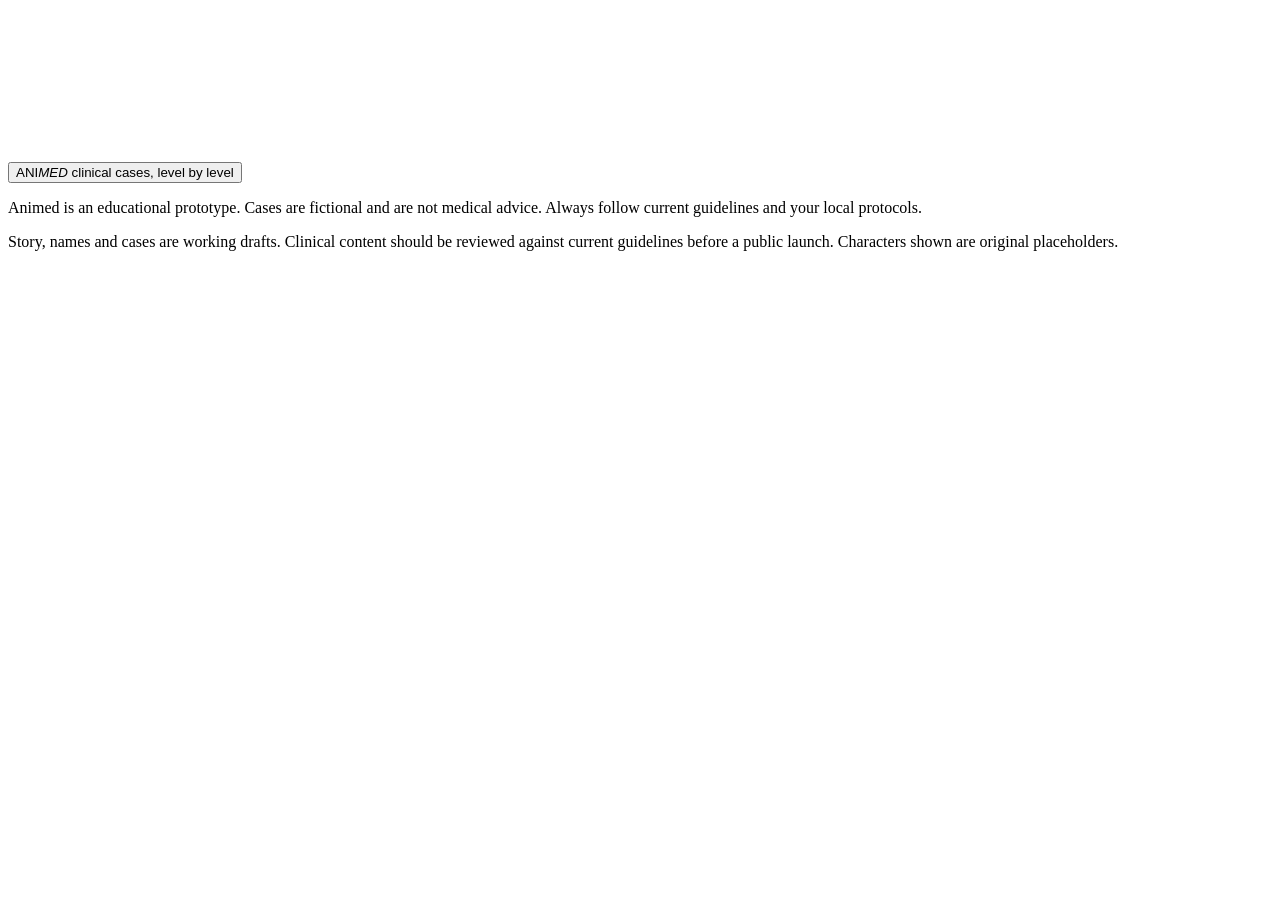
==== commit 5a755dd6: "Add files via upload" ====
--- a/index.html
+++ b/index.html
@@ -3,275 +3,61 @@
 <head>
 <meta charset="utf-8">
 <meta name="viewport" content="width=device-width,initial-scale=1,viewport-fit=cover">
-</head>
-<body>
 <title>Animed</title>
 <meta name="claude:viewport-fit-sides" content="cover">
 <link rel="preconnect" href="https://fonts.googleapis.com">
 <link rel="preconnect" href="https://fonts.gstatic.com" crossorigin>
 <link rel="stylesheet" href="https://fonts.googleapis.com/css2?family=Dela+Gothic+One&family=DM+Mono:wght@400;500&family=Zen+Maru+Gothic:wght@400;500;700&display=swap">
-<style>
-/* Layout concept: manga-panel UI for the realm map and cases; a dark twilight stage for story scenes.
-   Pink is the action color, cyan is XP, gold is lantern light and rank. */
-:root{
-  --bg:#EDF0FA; --panel:#FFFFFF; --ink:#141A3A; --muted:#566090; --line:#141A3A; --sh:#141A3A;
-  --accent:#D41E5E; --accent-ink:#FFFFFF; --mana:#0E8FB8; --gold:#F0B429; --on-gold:#1B1F4B;
-  --good:#12805A; --good-bg:#DDF5E9; --bad:#C62B38; --bad-bg:#FBE0E2; --tone:rgba(20,26,58,.12);
-  --overlay:rgba(12,16,48,.74); --track:#DDE2F5;
-  --skin:#FFD9C4; --coat:#FFFFFF; --hair:#4B3FD0; --mline:#1B1F4B;
-  --display:'Dela Gothic One','Arial Black',Impact,sans-serif;
-  --body:'Zen Maru Gothic',system-ui,-apple-system,'Segoe UI',Roboto,sans-serif;
-  --mono:'DM Mono',ui-monospace,Menlo,Consolas,monospace;
-}
-@media (prefers-color-scheme: dark){
-  :root:not([data-theme="light"]){
-    --bg:#0C1030; --panel:#161B47; --ink:#EAEEFF; --muted:#A3ABDD; --line:#8F99F0; --sh:#04061A;
-    --accent:#FF5C93; --accent-ink:#1A0A14; --mana:#4FD1F0; --gold:#F2B33D;
-    --good:#3DD598; --good-bg:rgba(61,213,152,.16); --bad:#FF6B76; --bad-bg:rgba(255,107,118,.16); --tone:rgba(143,153,240,.16);
-    --overlay:rgba(4,6,26,.8); --track:#232A66; --hair:#7A6CFF; color-scheme:dark;
-  }
-}
-:root[data-theme="dark"]{
-  --bg:#0C1030; --panel:#161B47; --ink:#EAEEFF; --muted:#A3ABDD; --line:#8F99F0; --sh:#04061A;
-  --accent:#FF5C93; --accent-ink:#1A0A14; --mana:#4FD1F0; --gold:#F2B33D;
-  --good:#3DD598; --good-bg:rgba(61,213,152,.16); --bad:#FF6B76; --bad-bg:rgba(255,107,118,.16); --tone:rgba(143,153,240,.16);
-  --overlay:rgba(4,6,26,.8); --track:#232A66; --hair:#7A6CFF; color-scheme:dark;
-}
-*{box-sizing:border-box}
-[hidden]{display:none!important}
-html{-webkit-text-size-adjust:100%}
-body{margin:0;background:var(--bg);color:var(--ink);font:500 16px/1.55 var(--body);
-  background-image:radial-gradient(var(--tone) 1.3px,transparent 1.4px);background-size:12px 12px;
-  padding-block:18px 40px;padding-left:max(16px,env(safe-area-inset-left,0px));padding-right:max(16px,env(safe-area-inset-right,0px))}
-.wrap{max-width:1040px;margin:0 auto;min-width:0}
-button{font-family:inherit;color:inherit}
-:focus-visible{outline:3px solid var(--mana);outline-offset:2px}
-
-.top{display:flex;align-items:center;justify-content:space-between;gap:12px;margin-bottom:22px;flex-wrap:wrap}
-.top .row{gap:10px}
-.brand{display:flex;align-items:baseline;gap:12px;background:none;border:0;padding:0;cursor:pointer;text-align:left;min-width:0;flex-wrap:wrap}
-.mark{font:400 32px/1 var(--display);letter-spacing:.02em;display:inline-block;transform:skewX(-8deg);color:var(--ink)}
-.mark em{font-style:normal;color:var(--accent)}
-.tag{font:500 13px var(--mono);color:var(--muted);letter-spacing:.04em}
-.link{background:var(--panel);border:2.5px solid var(--line);border-radius:6px;box-shadow:3px 3px 0 var(--sh);min-height:42px;padding:0 16px;font-weight:700;cursor:pointer;color:var(--ink)}
-
-.panel{background:var(--panel);border:2.5px solid var(--line);border-radius:6px;box-shadow:4px 4px 0 var(--sh);padding:18px;min-width:0}
-.panel h2{font:400 20px/1.2 var(--display);margin:0 0 6px;letter-spacing:.01em}
-.panel p{margin:0 0 12px}
-.muted{color:var(--muted)}
-.mono{font-family:var(--mono)}
-.label{font:500 12px var(--mono);letter-spacing:.1em;text-transform:uppercase;color:var(--muted)}
-
-.btn{font:700 16px var(--body);min-height:46px;padding:0 22px;border:2.5px solid var(--line);border-radius:6px;background:var(--accent);color:var(--accent-ink);box-shadow:3px 3px 0 var(--sh);cursor:pointer;transition:transform .08s,box-shadow .08s}
-.btn:hover{transform:translate(-1px,-1px);box-shadow:4px 4px 0 var(--sh)}
-.btn:active{transform:translate(2px,2px);box-shadow:1px 1px 0 var(--sh)}
-.btn.ghost{background:var(--panel);color:var(--ink)}
-.btn:disabled{opacity:.5;cursor:not-allowed;transform:none;box-shadow:3px 3px 0 var(--sh)}
-.row{display:flex;gap:12px;flex-wrap:wrap;align-items:center}
-
-/* home */
-.home-stack{display:grid;gap:22px}
-.home-grid{display:grid;gap:22px;grid-template-columns:repeat(auto-fit,minmax(min(100%,340px),1fr))}
-.region-main{position:relative;overflow:hidden;border:2.5px solid var(--line);border-radius:6px;box-shadow:4px 4px 0 var(--sh);padding:22px;color:#F2EEFF;
-  background:linear-gradient(180deg,#0B1033 0%,#241663 62%,#4A2380 100%)}
-.region-main::before{content:"";position:absolute;inset:0;background:radial-gradient(rgba(255,255,255,.5) 1px,transparent 1.4px) 0 0/44px 44px;opacity:.35;pointer-events:none}
-.region-main>*{position:relative}
-.region-main .label{color:#FFD36B}
-.region-main h2{font:400 30px/1.1 var(--display);margin:6px 0 8px;transform:skewX(-6deg);transform-origin:left}
-.region-main p{max-width:56ch;margin:0 0 16px;color:#E3DEFF}
-.region-main .mono{color:#C9C3F5;font-size:13px}
-.lanrow{display:flex;gap:10px;margin:0 0 18px;flex-wrap:wrap}
-.lan{width:24px;flex:none}
-.lan svg{display:block;width:100%;height:auto;overflow:visible}
-.lan .body{fill:transparent;stroke:#7F76C8;stroke-width:2;stroke-linejoin:round}
-.lan .cap{stroke:#7F76C8;stroke-width:2;fill:none;stroke-linecap:round}
-.lan.on .body{fill:#FFD36B;stroke:#FFF1C2;filter:drop-shadow(0 0 6px rgba(255,211,107,.9))}
-.lan.on .cap{stroke:#FFF1C2}
-.sealed{display:grid;gap:14px;grid-template-columns:repeat(auto-fill,minmax(min(100%,200px),1fr));margin-top:12px}
-.seal{border:2px dashed var(--line);border-radius:4px;padding:12px;background:var(--bg);min-width:0}
-.seal .n{font-weight:700;display:flex;gap:8px;align-items:center}
-.seal .n svg{width:16px;height:16px;flex:none}
-.seal .s{font:500 12px var(--mono);color:var(--muted)}
-
-.talk{display:flex;gap:16px;align-items:center;margin-bottom:16px}
-.mascot{width:132px;flex:none}
-.mascot svg{display:block;width:100%;height:auto;overflow:visible}
-.bubble{position:relative;background:var(--panel);border:2.5px solid var(--line);border-radius:6px;padding:10px 14px;font-weight:700;box-shadow:3px 3px 0 var(--sh);min-width:0}
-.bubble::after{content:"";position:absolute;width:14px;height:14px;background:var(--panel);border-left:2.5px solid var(--line);border-bottom:2.5px solid var(--line);left:-9px;top:20px;transform:rotate(45deg)}
-.lvrow{display:flex;gap:14px;align-items:center;margin-bottom:12px}
-.lv{position:relative;width:84px;height:84px;flex:none;display:grid;place-items:center}
-.lv::before{content:"";position:absolute;inset:12px;background:var(--gold);border:2.5px solid var(--line);transform:rotate(45deg);box-shadow:3px 3px 0 var(--sh)}
-.lv span{position:relative;font:400 28px/1 var(--display);color:var(--on-gold)}
-.lvtext{min-width:0}
-.rank{font:400 24px/1.1 var(--display)}
-.xpbar{height:18px;border:2.5px solid var(--line);border-radius:4px;background:var(--track);overflow:hidden}
-.xpbar i{display:block;height:100%;width:0;background:repeating-linear-gradient(-45deg,var(--mana) 0 8px,color-mix(in srgb,var(--mana) 70%,#fff) 8px 16px);transition:width .5s ease}
-.chips{display:flex;gap:10px;flex-wrap:wrap;margin-top:14px}
-.chip{border:2px solid var(--line);border-radius:4px;padding:4px 10px;font:500 13px var(--mono);background:var(--bg)}
-.chip b{font-weight:500;color:var(--accent)}
-
-/* shared play UI */
-.quest-wrap{max-width:780px;margin:0 auto;display:grid;gap:18px}
-.qbar{display:grid;gap:8px}
-.qbar .row{justify-content:space-between}
-.segs{display:flex;gap:4px}
-.seg{flex:1;height:12px;border:2px solid var(--line);background:var(--panel)}
-.seg.done{background:var(--mana)}
-.seg.now{background:var(--accent)}
-.qhead{display:flex;justify-content:space-between;gap:10px;flex-wrap:wrap;margin-bottom:10px}
-.case{font-size:17px;line-height:1.65;margin:0 0 14px!important}
-.ask{font:400 19px/1.35 var(--display);margin:0 0 16px!important;text-wrap:balance}
-.opts{display:grid;gap:12px}
-.opt{display:flex;gap:12px;align-items:flex-start;text-align:left;width:100%;padding:12px 14px;min-height:52px;background:var(--panel);color:var(--ink);border:2.5px solid var(--line);border-radius:6px;font:500 16px/1.45 var(--body);cursor:pointer;box-shadow:3px 3px 0 var(--sh);transition:transform .08s}
-.opt:hover:not(:disabled){transform:translate(-1px,-1px)}
-.opt:disabled{cursor:default;color:var(--ink)}
-.opt .k{font:500 14px var(--mono);width:28px;height:28px;flex:none;display:grid;place-items:center;border:2px solid var(--line);border-radius:50%}
-.opt .t{min-width:0;padding-top:2px}
-.opt.right{border-color:var(--good);background:var(--good-bg)}
-.opt.wrong{border-color:var(--bad);background:var(--bad-bg)}
-.opt.dim{opacity:.55}
-textarea{width:100%;min-height:92px;padding:12px;border:2.5px solid var(--line);border-radius:6px;background:var(--bg);color:var(--ink);font:500 16px/1.5 var(--body);resize:vertical}
-.fb{margin-top:18px;border-top:2.5px dashed var(--line);padding-top:16px}
-.fb-head{display:flex;justify-content:space-between;gap:10px;flex-wrap:wrap;font:400 20px var(--display);margin-bottom:8px}
-.fb-head.good{color:var(--good)}
-.fb-head.bad{color:var(--bad)}
-.fb-head .topic{font:500 13px var(--mono);color:var(--muted);align-self:center}
-.fb ul{margin:0 0 12px;padding-left:20px}
-.fb li{margin-bottom:4px}
-.pearl{display:flex;gap:10px;align-items:flex-start;background:var(--bg);border:2px solid var(--line);border-radius:4px;padding:10px 12px;margin-top:6px}
-.pearl b{font:500 12px var(--mono);letter-spacing:.08em;text-transform:uppercase;color:var(--accent);flex:none;padding-top:3px}
-.rate{display:flex;gap:12px;flex-wrap:wrap;margin-top:14px}
-.nextrow{margin-top:18px;display:flex;justify-content:flex-end}
-.boss-tag{display:inline-block;font:400 13px var(--display);background:var(--accent);color:var(--accent-ink);border:2px solid var(--line);padding:2px 10px;border-radius:4px;margin-left:8px}
-
-/* story scene */
-.stage{position:relative;overflow:hidden;border:2.5px solid var(--line);border-radius:6px;box-shadow:4px 4px 0 var(--sh);color:#F2EEFF;min-height:460px;display:flex;flex-direction:column;justify-content:flex-end;
-  background:linear-gradient(180deg,#0B1033 0%,#241663 58%,#4A2380 100%)}
-.stage::before{content:"";position:absolute;inset:0;pointer-events:none;opacity:.5;
-  background:radial-gradient(rgba(255,255,255,.6) 1px,transparent 1.4px) 0 0/46px 46px,radial-gradient(rgba(255,211,107,.55) 1.2px,transparent 1.6px) 23px 23px/62px 62px}
-body[data-flavor="full"] .stage::before{animation:drift 60s linear infinite}
-@keyframes drift{to{background-position:0 -460px,23px -460px}}
-.road{position:absolute;left:0;right:0;top:30px;display:flex;justify-content:space-around;padding:0 18px;gap:6px}
-.dlg{position:relative;margin:12px;display:flex;gap:14px;align-items:flex-end}
-.portrait{width:112px;flex:none}
-.portrait .mascot{width:100%}
-.box{flex:1;min-width:0;background:rgba(10,12,40,.86);border:2.5px solid #FFD36B;border-radius:6px;padding:22px 16px 14px;position:relative;cursor:pointer}
-.nameplate{position:absolute;top:-16px;left:14px;background:#FFD36B;color:#1B1F4B;border:2.5px solid #1B1F4B;font:400 14px var(--display);padding:2px 12px;border-radius:4px}
-.box.hush{border-color:#FF5C93}
-.box.hush .nameplate{background:#FF5C93}
-.box.narr{border-color:#7F76C8}
-.box.narr p{font-style:italic;color:#DAD5FF}
-.box.you{border-color:#4FD1F0}
-.box.you .nameplate{background:#4FD1F0}
-.box p{margin:0;font-size:18px;line-height:1.65;min-height:3.3em;color:#F2EEFF}
-.dlg-actions{display:flex;justify-content:space-between;align-items:center;gap:10px;margin-top:10px}
-.skip{background:none;border:0;color:#B9B3F0;font:500 13px var(--mono);cursor:pointer;text-decoration:underline;padding:8px 0}
-.dlg-actions .btn{min-height:42px}
-
-/* result, codex, settings */
-.res-grid,.codex-grid{display:grid;gap:22px;max-width:780px;margin:0 auto}
-.stats{display:grid;gap:12px;grid-template-columns:repeat(auto-fit,minmax(130px,1fr));margin:14px 0}
-.stat{border:2px solid var(--line);border-radius:4px;padding:10px 12px;background:var(--bg)}
-.stat .v{font:400 26px/1.1 var(--display)}
-.rlist{list-style:none;margin:0;padding:0;display:grid;gap:8px}
-.rlist li{display:flex;gap:10px;align-items:center;justify-content:space-between;border:2px solid var(--line);border-radius:4px;padding:8px 12px;background:var(--bg)}
-.rlist .tt{min-width:0}
-.rlist .ok{font:500 12px var(--mono);color:var(--good);flex:none}
-.rlist .no{font:500 12px var(--mono);color:var(--bad);flex:none}
-.entry{border:2px solid var(--line);border-radius:4px;padding:12px;background:var(--bg)}
-.entry b{display:block;margin-bottom:2px}
-.entry.locked{border-style:dashed;color:var(--muted)}
-.set-wrap{max-width:640px;margin:0 auto;display:grid;gap:22px}
-.seg-ctl{display:flex;flex-wrap:wrap;gap:0;margin:8px 0 6px}
-.seg-ctl button{min-height:44px;padding:0 16px;border:2.5px solid var(--line);background:var(--panel);color:var(--ink);font-weight:700;cursor:pointer;margin-right:-2.5px}
-.seg-ctl button[aria-pressed="true"]{background:var(--accent);color:var(--accent-ink)}
-
-/* level up + toast */
-.lvup{position:fixed;inset:0;z-index:50;display:grid;place-items:center;background:var(--overlay);
-  padding:env(safe-area-inset-top,0px) max(16px,env(safe-area-inset-right,0px)) env(safe-area-inset-bottom,0px) max(16px,env(safe-area-inset-left,0px))}
-.lvup-card{position:relative;overflow:hidden;max-width:420px;width:100%;text-align:center;background:var(--panel);border:3px solid var(--line);border-radius:6px;box-shadow:6px 6px 0 var(--sh);padding:26px 20px}
-.burst{display:none;position:absolute;inset:-60%;background:repeating-conic-gradient(var(--accent) 0 5deg,transparent 5deg 10deg);opacity:.22;
-  -webkit-mask:radial-gradient(circle,#000 0,transparent 62%);mask:radial-gradient(circle,#000 0,transparent 62%)}
-body[data-flavor="full"] .burst{display:block}
-.lvup-card>*{position:relative}
-.lvup-title{font:400 40px/1 var(--display);transform:skewX(-8deg);color:var(--accent);margin:6px 0}
-.lvup-card .mascot{width:120px;margin:0 auto}
-.toast{position:fixed;left:50%;transform:translateX(-50%);z-index:60;max-width:min(92vw,420px);background:var(--ink);color:var(--bg);border:2.5px solid var(--line);border-radius:6px;padding:10px 16px;font-weight:700;text-align:center;
-  bottom:calc(20px + env(safe-area-inset-bottom,0px))}
-
-/* flavor + motion */
-body[data-flavor="off"] .mascot,body[data-flavor="off"] .bubble,body[data-flavor="off"] .burst,body[data-flavor="off"] .portrait{display:none}
-body[data-flavor="off"] .talk{display:none}
-body[data-flavor="full"] .mascot svg{animation:bob 3.2s ease-in-out infinite}
-body[data-flavor="full"] .burst{animation:spin 18s linear infinite}
-@keyframes bob{50%{transform:translateY(-5px)}}
-@keyframes spin{to{transform:rotate(360deg)}}
-@media (prefers-reduced-motion:reduce){
-  *,*::before,*::after{animation:none!important;transition:none!important}
-}
-
-svg [data-m]{display:none}
-svg[data-mood="idle"] [data-m~="idle"],svg[data-mood="happy"] [data-m~="happy"],svg[data-mood="oops"] [data-m~="oops"]{display:inline}
-
-footer{max-width:1040px;margin:34px auto 0;color:var(--muted);font-size:13px;line-height:1.6}
-footer p{margin:0 0 6px}
-
-@media (max-width:520px){
-  .mark{font-size:26px}
-  .mascot{width:96px}
-  .portrait{width:78px}
-  .ask{font-size:17px}
-  .case{font-size:16px}
-  .region-main h2{font-size:24px}
-  .box p{font-size:17px}
-}
-</style>
-
+<link rel="stylesheet" href="css/style.css">
+</head>
+<body data-flavor="full">
+<canvas id="motes" aria-hidden="true"></canvas>
 <div class="wrap">
   <header class="top">
     <button class="brand" id="brand" type="button" aria-label="Animed home">
       <span class="mark">ANI<em>MED</em></span>
       <span class="tag">clinical cases, level by level</span>
     </button>
-    <div class="row">
+    <div class="row" id="hdr-actions" hidden>
       <button class="link" id="btn-codex" type="button">Codex</button>
       <button class="link" id="btn-settings" type="button">Settings</button>
     </div>
   </header>
 
   <main>
-    <!-- HOME -->
-    <section id="view-home">
-      <div class="home-stack">
-        <article class="region-main">
-          <div class="label">Region 1 · Neurology</div>
-          <h2>The Lantern Roads</h2>
-          <p>Every thought, memory and movement in Lumara travels along glowing roads of light. The lanterns are going dark, and only someone who can read the body can find out why.</p>
-          <div class="lanrow" id="rg-lan"></div>
-          <div class="row">
-            <button class="btn" id="btn-story" type="button">Begin story</button>
-            <button class="btn ghost" id="btn-replay" type="button" hidden>Replay cases</button>
-          </div>
-          <p class="mono" id="rg-status" style="margin:14px 0 0"></p>
-        </article>
-
-        <div class="home-grid">
+    <!-- CHARACTER SELECT -->
+    <section id="view-select" hidden>
+      <div class="pick-head">
+        <div class="label">A door opens in the dark</div>
+        <h1>Choose your traveler</h1>
+        <p class="muted">You will be pulled into another world. Pick who steps through. The story is the same for both.</p>
+      </div>
+      <div class="pick-grid">
+        <button class="pick" id="pick-f" type="button" aria-pressed="false"><div class="art" id="pick-f-art"></div><div class="nm">Her</div><div class="ds">Quiet, observant, always listening first.</div></button>
+        <button class="pick" id="pick-m" type="button" aria-pressed="false"><div class="art" id="pick-m-art"></div><div class="nm">Him</div><div class="ds">Calm under pressure, curious about everything.</div></button>
+      </div>
+      <div class="namebox">
+        <label class="label" for="in-name">Your name (optional)</label>
+        <input type="text" id="in-name" maxlength="20" placeholder="Traveler" autocomplete="off">
+      </div>
+      <div class="row" style="justify-content:center"><button class="btn" id="btn-begin" type="button" disabled>Step through</button></div>
+    </section>
+
+    <!-- WORLD -->
+    <section id="view-world" hidden>
+      <div class="stack">
+        <div id="errbox" class="notice" hidden></div>
+        <div class="grid">
           <div class="panel">
-            <div class="talk">
-              <div class="mascot" id="home-mascot"></div>
-              <div class="bubble" id="home-bubble">Ready?</div>
-            </div>
-            <div class="lvrow">
-              <div class="lv"><span id="lv-num">1</span></div>
-              <div class="lvtext">
-                <div class="label">Rank</div>
-                <div class="rank" id="rank">Rookie</div>
+            <div class="player">
+              <div class="art" id="pl-art"></div>
+              <div style="min-width:0">
+                <div class="label">Traveler</div>
+                <div class="rank" id="pl-name">Traveler</div>
+                <div style="margin-top:8px"><span class="lvbadge" id="lv-num">1</span><span class="rank" id="rank">Rookie</span></div>
               </div>
             </div>
-            <div class="row" style="justify-content:space-between;margin-bottom:6px">
-              <span class="label">Experience</span>
-              <span class="mono" id="xp-txt">0 / 50 XP</span>
-            </div>
+            <div class="row" style="justify-content:space-between;margin-bottom:6px"><span class="label">Experience</span><span class="mono" id="xp-txt">0 / 50 XP</span></div>
             <div class="xpbar" id="xpbar" role="progressbar" aria-label="Experience to next level" aria-valuemin="0" aria-valuemax="100" aria-valuenow="0"><i id="xpfill"></i></div>
             <div class="chips">
               <span class="chip">Streak <b id="c-streak">0</b> days</span>
@@ -279,41 +65,52 @@
               <span class="chip">Pearls <b id="c-pearls">0</b></span>
             </div>
           </div>
-
           <div class="panel">
+            <div class="label">Today</div>
+            <h2>Daily Trial</h2>
+            <p id="daily-desc"></p>
+            <button class="btn" id="btn-daily" type="button">Start Daily Trial</button>
+            <hr style="border:0;border-top:2.5px dashed var(--edge);margin:18px 0">
             <div class="label">Review queue</div>
             <h2 id="review-title">0 cases waiting</h2>
-            <p class="muted" id="review-desc">Cases you miss land here, so you can win them back.</p>
+            <p class="muted" id="review-desc"></p>
             <button class="btn ghost" id="btn-review" type="button">Review mistakes</button>
-            <hr style="border:0;border-top:2.5px dashed var(--line);margin:18px 0">
-            <div class="label">Streak rule</div>
-            <p class="muted" style="margin:6px 0 0">Play any case in a day to keep your streak. A rest token covers one missed day, and you earn one every 7 days.</p>
-          </div>
-        </div>
-
-        <div class="panel">
-          <div class="label">The realm</div>
-          <h2>Sealed regions</h2>
-          <p class="muted" style="margin:0">Each region is a system of the body. They open as the story moves on. Names are working drafts.</p>
-          <div class="sealed" id="sealed"></div>
-        </div>
-      </div>
-    </section>
-
-    <!-- STORY SCENE -->
+          </div>
+        </div>
+        <div class="stack" id="regions"></div>
+        <div>
+          <div class="label" style="margin-bottom:12px">Beyond the Gate</div>
+          <div class="grid" id="sealed"></div>
+        </div>
+      </div>
+    </section>
+
+    <!-- REGION -->
+    <section id="view-region" hidden>
+      <div class="stack">
+        <div class="row"><button class="link" id="rg-back" type="button">Back to the realm</button></div>
+        <article class="panel" style="background:var(--panel)">
+          <div class="label" id="rg-label">Region</div>
+          <h2 id="rg-name" style="font-size:28px;margin:6px 0 8px">Region</h2>
+          <p id="rg-blurb" class="muted" style="max-width:62ch"></p>
+          <div class="lanrow" id="rg-lan"></div>
+          <div class="mono muted" id="rg-status"></div>
+        </article>
+        <div class="chap-list" id="chap-list"></div>
+      </div>
+    </section>
+
+    <!-- SCENE -->
     <section id="view-scene" hidden>
-      <div class="quest-wrap">
+      <div class="runwrap">
         <div class="qbar">
-          <div class="row">
-            <span class="label" id="sc-count">Step 1 of 11</span>
-            <span class="mono" id="sc-xp">+0 XP</span>
-          </div>
+          <div class="row"><span class="label" id="sc-count">Step</span><span class="mono" id="sc-xp">+0 XP</span></div>
           <div class="segs" id="sc-segs"></div>
         </div>
         <div class="stage">
           <div class="road" id="sc-road"></div>
           <div class="dlg">
-            <div class="portrait" id="sc-portrait"><div class="mascot" id="sc-mascot"></div></div>
+            <div class="portrait" id="sc-portrait"><div class="art float" id="sc-art"></div></div>
             <div class="box" id="sc-box" tabindex="0" role="button" aria-label="Advance dialogue">
               <span class="nameplate" id="sc-name">Pulse</span>
               <p id="sc-text"></p>
@@ -329,40 +126,38 @@
 
     <!-- CASE -->
     <section id="view-quest" hidden>
-      <div class="quest-wrap">
+      <div class="runwrap">
         <div class="qbar">
-          <div class="row">
-            <span class="label" id="q-count">Step 2 of 11</span>
-            <span class="mono" id="q-xp">+0 XP</span>
-          </div>
+          <div class="row"><span class="label" id="q-count">Step</span><span class="mono" id="q-xp">+0 XP</span></div>
           <div class="segs" id="q-segs"></div>
         </div>
-        <div class="talk" style="margin-bottom:0">
-          <div class="mascot" id="q-mascot"></div>
+        <div class="talk">
+          <div class="art float" id="q-art"></div>
           <div class="bubble" id="q-bubble">Case incoming.</div>
         </div>
         <div class="panel">
           <div class="qhead">
-            <span class="label"><span id="q-sys">Neurology</span><span class="boss-tag" id="q-boss" hidden>BOSS CASE</span></span>
+            <span class="label"><span id="q-sys">Region</span><span class="boss-tag" id="q-boss" hidden>BOSS CASE</span></span>
             <span class="mono" id="q-diff" style="letter-spacing:.2em">●○○</span>
           </div>
+          <div class="patient" id="q-patient" hidden></div>
           <p class="case" id="q-case"></p>
           <p class="ask" id="q-ask"></p>
           <div id="q-body"></div>
           <div class="fb" id="q-feedback" hidden></div>
-          <div class="nextrow"><button class="btn" id="q-next" type="button" hidden>Next case</button></div>
+          <div class="nextrow"><button class="btn" id="q-next" type="button" hidden>Continue</button></div>
         </div>
       </div>
     </section>
 
     <!-- RESULT -->
     <section id="view-result" hidden>
-      <div class="res-grid">
+      <div class="narrow">
         <div class="panel">
           <div class="label" id="r-mode">Story</div>
           <h2 id="r-head">Chapter cleared</h2>
           <p id="r-sub" class="muted"></p>
-          <div class="lanrow" id="r-lan" style="margin-bottom:14px"></div>
+          <div class="lanrow" id="r-lan"></div>
           <div class="stats">
             <div class="stat"><div class="label">Correct</div><div class="v" id="r-score">0/0</div></div>
             <div class="stat"><div class="label">XP earned</div><div class="v" id="r-xp">0</div></div>
@@ -370,7 +165,7 @@
             <div class="stat"><div class="label">Streak</div><div class="v" id="r-streak">0</div></div>
           </div>
           <p id="r-note" class="muted"></p>
-          <div class="row"><button class="btn" id="r-home" type="button">Back to the realm</button></div>
+          <div class="row"><button class="btn pink" id="r-next" type="button" hidden>Next chapter</button><button class="btn ghost" id="r-back" type="button">Back</button></div>
         </div>
         <div class="panel">
           <div class="label">Case log</div>
@@ -382,25 +177,16 @@
 
     <!-- CODEX -->
     <section id="view-codex" hidden>
-      <div class="codex-grid">
-        <div class="panel">
-          <div class="label">Story</div>
-          <h2>Lore</h2>
-          <div class="opts" id="cx-lore" style="margin-top:12px"></div>
-        </div>
-        <div class="panel">
-          <div class="label">Collected</div>
-          <h2>Ward pearls</h2>
-          <p class="muted">Every case you open adds its pearl here.</p>
-          <div class="opts" id="cx-pearls"></div>
-        </div>
+      <div class="narrow">
+        <div class="panel"><div class="label">Story</div><h2>Lore</h2><div class="opts" id="cx-lore" style="margin-top:12px"></div></div>
+        <div class="panel"><div class="label">Collected</div><h2>Ward pearls</h2><p class="muted">Every case you open adds its pearl here.</p><div class="opts" id="cx-pearls"></div></div>
         <div><button class="btn ghost" id="cx-back" type="button">Back</button></div>
       </div>
     </section>
 
     <!-- SETTINGS -->
     <section id="view-settings" hidden>
-      <div class="set-wrap">
+      <div class="narrow" style="max-width:640px">
         <div class="panel">
           <div class="label">Look</div>
           <h2>Anime flavor</h2>
@@ -410,15 +196,12 @@
             <button type="button" data-v="light" aria-pressed="false">Light</button>
             <button type="button" data-v="full" aria-pressed="false">Full</button>
           </div>
-          <p class="muted" style="margin:0;font-size:14px">Off hides the mascot. Light shows it without effects. Full adds motion and level-up effects.</p>
-        </div>
-        <div class="panel">
-          <h2>Theme</h2>
-          <div class="seg-ctl" id="ctl-theme">
-            <button type="button" data-v="auto" aria-pressed="false">Auto</button>
-            <button type="button" data-v="light" aria-pressed="false">Light</button>
-            <button type="button" data-v="dark" aria-pressed="false">Dark</button>
-          </div>
+          <p class="muted" style="margin:0;font-size:14px">Off hides the characters. Light shows them still. Full adds motion, floating lights and level-up effects.</p>
+        </div>
+        <div class="panel">
+          <h2>Traveler</h2>
+          <p class="muted">Change your character or name. Your progress stays.</p>
+          <button class="btn ghost" id="btn-change" type="button">Change traveler</button>
         </div>
         <div class="panel">
           <h2>Your progress</h2>
@@ -426,7 +209,7 @@
           <div class="row" id="reset-row"><button class="btn ghost" id="btn-reset" type="button">Reset progress</button></div>
           <div class="row" id="reset-confirm" hidden>
             <span>Reset all XP, story progress and codex?</span>
-            <button class="btn" id="btn-reset-yes" type="button">Yes, reset</button>
+            <button class="btn pink" id="btn-reset-yes" type="button">Yes, reset</button>
             <button class="btn ghost" id="btn-reset-no" type="button">Cancel</button>
           </div>
         </div>
@@ -436,15 +219,15 @@
   </main>
 
   <footer>
-    <p>Animed is a prototype for education. The cases are fictional and are not medical advice. Always follow current guidelines and your local protocols.</p>
-    <p>Story, names and cases are working drafts. Clinical content should be reviewed against current guidelines before a public launch. The mascot is an original placeholder character.</p>
+    <p>Animed is an educational prototype. Cases are fictional and are not medical advice. Always follow current guidelines and your local protocols.</p>
+    <p>Story, names and cases are working drafts. Clinical content should be reviewed against current guidelines before a public launch. Characters shown are original placeholders.</p>
   </footer>
 </div>
 
 <div class="lvup" id="lvup" hidden role="dialog" aria-modal="true" aria-labelledby="lvup-title">
   <div class="lvup-card">
     <div class="burst"></div>
-    <div class="mascot" id="lu-mascot"></div>
+    <div class="art float" id="lu-art"></div>
     <div class="lvup-title" id="lvup-title">LEVEL UP</div>
     <div class="rank" id="lu-level">Level 2</div>
     <p class="muted" id="lu-rank" style="margin:6px 0 16px"></p>
@@ -453,565 +236,9 @@
 </div>
 <div class="toast" id="toast" hidden role="status"></div>
 
-<script>
-(function(){
-'use strict';
-
-/* ============ CASE LIBRARY (Neurology, chapter 1) ============
-   types: 'mcq' (options), 'think' (reveal and self-rate), 'boss' (several linked stages). */
-var CASES = {
- 'n-001':{id:'n-001',type:'mcq',system:'Neurology',topic:'Localizing a left MCA stroke',difficulty:1,
-  case:'A 66-year-old man suddenly cannot find his words. His right face and right arm are weak, and the leg is only mildly affected. He understands you but speaks in short, halting phrases.',
-  ask:'Which vascular territory is most likely involved?',
-  options:['Left middle cerebral artery','Right middle cerebral artery','Left posterior cerebral artery','Basilar artery'],answer:0,
-  explain:'Aphasia points to the dominant hemisphere, usually the left. Face and arm weakness out of proportion to the leg fits the MCA territory, where the face and arm areas of the motor cortex sit on the lateral surface. The ACA mainly affects the leg. Halting, effortful speech with preserved understanding is a Broca-type (expressive) pattern.',
-  pearl:'Face and arm worse than leg suggests MCA. Leg worse than arm suggests ACA.'},
-
- 'n-002':{id:'n-002',type:'mcq',system:'Neurology',topic:'First-line treatment of status epilepticus',difficulty:1,
-  case:'A 34-year-old woman has been having a generalized tonic-clonic seizure for 8 minutes and has not regained consciousness. IV access is in place.',
-  ask:'Which drug is first-line?',
-  options:['IV lorazepam','IV phenytoin loading dose','Oral levetiracetam','IV propofol infusion'],answer:0,
-  explain:'A seizure lasting 5 minutes or longer is treated as status epilepticus. A benzodiazepine is first-line: IV lorazepam, or IM midazolam if there is no IV access. Second-line agents such as levetiracetam, fosphenytoin or valproate follow if seizures continue. Anesthetic agents like propofol are for refractory status.',
-  pearl:'Check a fingerstick glucose early in any seizure. Hypoglycemia is quick to find and quick to treat.'},
-
- 'n-003':{id:'n-003',type:'think',system:'Neurology',topic:'Guillain-Barre syndrome',difficulty:2,
-  case:'A 29-year-old man has had 3 days of tingling in his feet, followed by weakness climbing up both legs. He had diarrhea 2 weeks ago. Exam: symmetric leg weakness, absent knee and ankle reflexes, mild distal sensory loss.',
-  ask:'What is the likely diagnosis, what does the CSF classically show, and what is the biggest danger to monitor?',
-  answer:'Guillain-Barre syndrome (acute inflammatory demyelinating polyneuropathy), often after Campylobacter jejuni. CSF shows raised protein with a normal cell count (albuminocytologic dissociation). Monitor breathing (forced vital capacity) and autonomic instability. Treat with IVIG or plasma exchange.',
-  points:['Ascending, symmetric weakness with absent reflexes after an infection is the classic pattern','Measure FVC regularly; a fall toward 20 mL/kg is a common trigger to consider intubation','Nerve conduction studies show demyelination; CSF can be normal in the first week','Corticosteroids do not help in GBS'],
-  pearl:'Reflexes are lost early in GBS. If weakness is ascending but reflexes are brisk, think again.'},
-
- 'n-004':{id:'n-004',type:'mcq',system:'Neurology',topic:'Acute bacterial meningitis',difficulty:2,
-  case:'A 20-year-old college student has had 12 hours of fever, severe headache, photophobia and neck stiffness. Temp 39.2 C, HR 118, BP 108/64. He is alert and oriented, with no focal deficit and no papilledema.',
-  ask:'What is the most appropriate immediate management?',
-  options:['Obtain a CT head, then an LP, and start antibiotics once results return','Draw blood cultures, then start IV ceftriaxone and vancomycin with dexamethasone without delay','Start oral amoxicillin and arrange outpatient follow-up','Order an MRI brain and wait for neurology review'],answer:1,
-  explain:'Bacterial meningitis is an emergency. Draw blood cultures and start empiric IV antibiotics right away rather than waiting for imaging or LP. Give dexamethasone with or just before the first antibiotic dose. CT before LP is reserved for risk factors such as focal deficits, papilledema, new seizures, markedly reduced consciousness or immunocompromise. Add ampicillin for patients over 50 or immunocompromised (Listeria).',
-  pearl:'Never let a CT scan delay antibiotics in suspected bacterial meningitis.'},
-
- 'n-005':{id:'n-005',type:'mcq',system:'Neurology',topic:'Myasthenia gravis',difficulty:2,
-  case:'A 28-year-old woman has drooping eyelids and double vision that worsen by evening and improve after rest. Pupils are normal. Her speech becomes nasal as she counts aloud.',
-  ask:'Which antibody is most likely, and what should you image?',
-  options:['Anti-acetylcholine receptor antibodies; CT chest for thymoma','Anti-voltage-gated calcium channel antibodies; CT chest for small cell lung cancer','Anti-GQ1b antibodies; MRI brain','Anti-NMDA receptor antibodies; pelvic ultrasound'],answer:0,
-  explain:'Fatigable weakness of eye and bulbar muscles with normal pupils is classic for myasthenia gravis. Most patients have anti-AChR antibodies, and a CT chest looks for thymoma or thymic hyperplasia. Lambert-Eaton syndrome (anti-VGCC) tends to improve with repeated effort and is linked to small cell lung cancer.',
-  pearl:'Think myasthenia when weakness worsens with use and improves with rest. An ice pack on a ptotic eyelid can improve it.'},
-
- 'n-boss':{id:'n-boss',type:'boss',system:'Neurology',topic:'The Silent Hall: large vessel occlusion stroke',difficulty:3,
-  case:'A 72-year-old man with atrial fibrillation, who stopped taking his anticoagulant, is brought in 90 minutes after sudden left-sided weakness. He ignores the left side of the room. BP 168/96, glucose 124 mg/dL, NIHSS 14.',
-  stages:[
-   {ask:'Which vascular territory is most likely affected?',
-    options:['Right middle cerebral artery','Left middle cerebral artery','Basilar artery','Left anterior cerebral artery'],answer:0,
-    explain:'Left-sided weakness and left neglect point to the right hemisphere. Neglect is a classic non-dominant parietal sign. The MCA is the usual vessel, especially with atrial fibrillation as an embolic source.'},
-   {ask:'A non-contrast CT shows no hemorrhage. Onset was 90 minutes ago and there are no contraindications. What now?',
-    options:['Give IV thrombolysis now and get CT angiography without delaying it','Wait for an MRI before deciding','Start a heparin infusion','Give aspirin and observe for 24 hours'],answer:0,
-    explain:'He is inside the 4.5-hour window and BP is below 185/110. Do not delay thrombolysis for vascular imaging. CT angiography is done at the same time to look for a large vessel occlusion.'},
-   {ask:'CT angiography shows a right M1 occlusion. What additional treatment should you arrange?',
-    options:['Mechanical thrombectomy','Continue thrombolysis alone','Start aspirin immediately after thrombolysis','Lower BP below 120/80 right away'],answer:0,
-    explain:'A proximal large vessel occlusion benefits from endovascular thrombectomy, in addition to thrombolysis. Aspirin is delayed until about 24 hours after thrombolysis, and aggressive BP lowering can reduce brain perfusion.'}],
-  pearl:'Time is brain, but so is imaging. In suspected large vessel occlusion, get CT angiography and call the thrombectomy team early.'}
-};
-
-/* ============ STORY (working draft) ============
-   Scene lines: who ('Narrator','Pulse','You','The Hush'), t (text), m (Pulse mood: idle, happy, oops).
-   unlock lists codex entries earned when the scene ends. */
-var CHAPTER = {id:'neuro-1',title:'Chapter 1: The Lanterns Go Dark',steps:[
- {k:'scene',unlock:['lanterns','pulse','reading'],lines:[
-  {who:'Narrator',t:"The last thing you remember is the hospital's night shift, a cold cup of coffee, and a pager that would not stop."},
-  {who:'Narrator',t:'The next thing you feel is warm light on your face. You are standing on a road made of light.'},
-  {who:'Narrator',t:'Thousands of glowing threads stretch toward the horizon, humming softly. Some of them are dark.'},
-  {who:'Pulse',m:'happy',t:"You're awake! Finally. I'm Pulse, a lamplighter spirit. A very small one, I know."},
-  {who:'You',t:'Where am I? Is this a dream?'},
-  {who:'Pulse',m:'idle',t:'Close. This is Lumara, the realm between waking and sleeping. These are the Lantern Roads. Every thought, memory and movement in this world travels along them.'},
-  {who:'Pulse',m:'oops',t:'But the lanterns are going dark, one by one. Travelers freeze mid-step. Messengers forget where they were going. We call it the Hush.'},
-  {who:'You',t:'Why am I here?'},
-  {who:'Pulse',m:'idle',t:'You arrived carrying the old art, the one our world has no word for. Reading what a body is telling you: where the trouble is, what is causing it, and what to do next.'},
-  {who:'Pulse',m:'happy',t:'Help me read the Roads and we might light them again. Shall we look at the first trouble?'}]},
- {k:'case',id:'n-001'},{k:'case',id:'n-002'},{k:'case',id:'n-003'},
- {k:'scene',unlock:['hush'],lines:[
-  {who:'Narrator',t:'Three lanterns flare back to life along the road. The humming grows warmer.'},
-  {who:'Pulse',m:'happy',t:'You did it! Can you feel that? The messengers are moving again.'},
-  {who:'Pulse',m:'idle',t:'Funny thing, though. Look at the lantern bases. Every one was lit by hand, at the same height, in the same careful way.'},
-  {who:'Pulse',m:'oops',t:'The Hush does not do that. Someone built this road.'},
-  {who:'The Hush',t:'Stop reading, healer. Some roads are meant to stay dark.'},
-  {who:'Pulse',m:'oops',t:'...Did you hear that? Keep going. The next stretch is worse.'}]},
- {k:'case',id:'n-004'},{k:'case',id:'n-005'},
- {k:'scene',lines:[
-  {who:'Narrator',t:'The road ends at a vast, silent hall. Every lantern inside went dark at the same instant.'},
-  {who:'Pulse',m:'oops',t:'The Silent Hall. People are frozen in there, mid-sentence. This is the biggest case we have seen.'},
-  {who:'Pulse',m:'idle',t:'Take your time. Where is the trouble? How do we confirm it? What do we do about it?'}]},
- {k:'case',id:'n-boss'},
- {k:'scene',unlock:['engraving'],lines:[
-  {who:'Narrator',t:'The great lantern at the heart of the hall wakes with a soft chime. Light pours down every road.'},
-  {who:'Narrator',t:'The frozen travelers blink, stretch, and begin to talk all at once.'},
-  {who:'Pulse',m:'happy',t:'We did it. The first road is lit!'},
-  {who:'Narrator',t:'At the base of the great lantern you notice a faint scratch in the metal: a hospital name tag, hastily etched, with a small winged staff beside it.'},
-  {who:'You',t:'That is from my world.'},
-  {who:'Pulse',m:'oops',t:'Someone from your world has been here before. And I remember none of it. How is that possible?'},
-  {who:'The Hush',t:'They never finished either.'},
-  {who:'Narrator',t:'Chapter 1 complete. The next road is sealed, but you can feel it waiting.'}]}
-]};
-
-var LORE = {
- lanterns:{title:'The Lantern Roads',text:'Luminous pathways that carry thought, memory and movement across Lumara. When a lantern goes dark, everything that travels through it stalls.'},
- pulse:{title:'Pulse',text:'A small lamplighter spirit who found you on the road. Cheerful, curious, and perhaps hiding more than it says.'},
- reading:{title:'The Old Art',text:'Reading the body for clues: find where the trouble is, confirm what it is, then decide what to do. Nobody in Lumara has a word for it.'},
- hush:{title:'The Hush',text:'A creeping silence that darkens lanterns one by one. Nobody has seen its source, but it speaks.'},
- engraving:{title:'The Engraving',text:'A faint hospital name tag and winged staff scratched into the great lantern of the Silent Hall, in a style from your own world. You are not the first traveler.'}
-};
-var LORE_ORDER=['lanterns','pulse','reading','hush','engraving'];
-
-var REGIONS = [
- {name:'The Ember Forge',sys:'Cardiology'},
- {name:'The Windless Reach',sys:'Pulmonology'},
- {name:'The Tidal Vaults',sys:'Nephrology'},
- {name:'The Gilded Orchard',sys:'Gastroenterology'},
- {name:'The Clockwork Spire',sys:'Endocrinology'}
-];
-
-/* ============ MASCOT (original placeholder character) ============ */
-var MASCOT = '<svg viewBox="0 0 160 180" role="img" aria-label="Pulse, the Animed mascot" data-mood="idle">'
-+'<rect x="70" y="112" width="20" height="30" fill="var(--skin)" stroke="var(--mline)" stroke-width="3"/>'
-+'<path d="M28 180C28 148 52 136 80 136s52 12 52 44z" fill="var(--coat)" stroke="var(--mline)" stroke-width="3"/>'
-+'<path d="M64 137L80 162 96 137z" fill="var(--accent)" stroke="var(--mline)" stroke-width="3" stroke-linejoin="round"/>'
-+'<path d="M52 142C46 166 66 174 80 168" fill="none" stroke="var(--mline)" stroke-width="3" stroke-linecap="round"/>'
-+'<circle cx="80" cy="168" r="5" fill="var(--mline)"/>'
-+'<path d="M30 80C22 34 58 10 80 10s58 24 50 70v36c0 8-10 12-16 6H46c-6 6-16 2-16-6z" fill="var(--hair)" stroke="var(--mline)" stroke-width="3"/>'
-+'<ellipse cx="80" cy="86" rx="42" ry="40" fill="var(--skin)" stroke="var(--mline)" stroke-width="3"/>'
-+'<path d="M38 82C34 46 60 30 80 30s46 16 42 52C112 66 102 58 90 56 86 66 70 66 64 58 52 62 42 72 38 82z" fill="var(--hair)" stroke="var(--mline)" stroke-width="2.5" stroke-linejoin="round"/>'
-+'<path d="M80 31V24L72 18 84 11 79 4" fill="none" stroke="var(--mline)" stroke-width="7" stroke-linecap="round" stroke-linejoin="round"/>'
-+'<path d="M80 31V24L72 18 84 11 79 4" fill="none" stroke="var(--hair)" stroke-width="3.5" stroke-linecap="round" stroke-linejoin="round"/>'
-+'<ellipse cx="50" cy="102" rx="7" ry="4" fill="var(--accent)" opacity=".35"/><ellipse cx="110" cy="102" rx="7" ry="4" fill="var(--accent)" opacity=".35"/>'
-+'<g data-m="idle oops"><ellipse cx="62" cy="92" rx="8" ry="11" fill="var(--mline)"/><ellipse cx="98" cy="92" rx="8" ry="11" fill="var(--mline)"/>'
-+'<circle cx="65" cy="88" r="3" fill="#fff"/><circle cx="101" cy="88" r="3" fill="#fff"/><circle cx="59" cy="96" r="1.6" fill="#fff"/><circle cx="95" cy="96" r="1.6" fill="#fff"/></g>'
-+'<g data-m="happy" fill="none" stroke="var(--mline)" stroke-width="3.5" stroke-linecap="round"><path d="M53 94Q62 82 71 94"/><path d="M89 94Q98 82 107 94"/></g>'
-+'<g data-m="oops" fill="none" stroke="var(--mline)" stroke-width="3" stroke-linecap="round"><path d="M52 80L70 74"/><path d="M108 80L90 74"/></g>'
-+'<path data-m="idle" d="M72 108Q80 114 88 108" fill="none" stroke="var(--mline)" stroke-width="3" stroke-linecap="round"/>'
-+'<g data-m="happy"><path d="M70 106Q80 124 90 106z" fill="var(--mline)" stroke="var(--mline)" stroke-width="2" stroke-linejoin="round"/><ellipse cx="80" cy="113" rx="5" ry="3" fill="var(--accent)"/></g>'
-+'<ellipse data-m="oops" cx="80" cy="111" rx="5" ry="6" fill="var(--mline)"/>'
-+'<g data-m="happy" fill="var(--gold)" stroke="var(--mline)" stroke-width="1.5" stroke-linejoin="round"><path d="M134 36l3 8 8 3-8 3-3 8-3-8-8-3 8-3z"/><path d="M22 52l2 5 5 2-5 2-2 5-2-5-5-2 5-2z"/></g>'
-+'</svg>';
-
-/* ============ STATE ============ */
-var KEY='animed-v2';
-function defaults(){return {xp:0,streak:0,tokens:1,lastPlayDate:null,mistakes:[],pearls:[],lore:[],story:{step:0,done:false},settings:{flavor:'full',theme:'auto'}};}
-function load(){
-  try{
-    var raw=localStorage.getItem(KEY);
-    if(raw){
-      var o=JSON.parse(raw), d=defaults();
-      for(var k in d){ if(!(k in o)) o[k]=d[k]; }
-      return o;
-    }
-  }catch(e){}
-  return defaults();
-}
-var S=load();
-function save(){ try{ localStorage.setItem(KEY,JSON.stringify(S)); }catch(e){} }
-
-/* ============ HELPERS ============ */
-function $(id){ return document.getElementById(id); }
-function pick(a){ return a[Math.floor(Math.random()*a.length)]; }
-function shuffle(a){ for(var i=a.length-1;i>0;i--){ var j=Math.floor(Math.random()*(i+1)); var t=a[i]; a[i]=a[j]; a[j]=t; } return a; }
-function pad(n){ return n<10?'0'+n:''+n; }
-function today(){ var d=new Date(); return d.getFullYear()+'-'+pad(d.getMonth()+1)+'-'+pad(d.getDate()); }
-function daysBetween(a,b){ return Math.round((new Date(b+'T12:00:00')-new Date(a+'T12:00:00'))/86400000); }
-function need(l){ return 50+25*(l-1); }
-function levelInfo(xp){ var l=1,rem=xp; while(rem>=need(l)){ rem-=need(l); l++; } return {level:l,into:rem,need:need(l)}; }
-function rankFor(l){ if(l>=20)return 'Master'; if(l>=15)return 'Specialist'; if(l>=10)return 'Clinician'; if(l>=5)return 'Apprentice'; return 'Rookie'; }
-function dots(n){ var s=''; for(var i=1;i<=3;i++) s+= i<=n?'●':'○'; return s; }
-function scrollTop(){ try{ window.scrollTo(0,0); }catch(e){} }
-function lanternRow(on,total){
-  var h='';
-  for(var i=0;i<total;i++){
-    h+='<span class="lan '+(i<on?'on':'off')+'"><svg viewBox="0 0 24 36" aria-hidden="true"><path class="cap" d="M12 2v5M9 7h6"/><path class="body" d="M6 9h12l2 6v9l-2 6H6l-2-6v-9z"/><path class="cap" d="M8 33h8"/></svg></span>';
-  }
-  return h;
-}
-var toastTimer=null;
-function toast(msg){ var t=$('toast'); t.textContent=msg; t.hidden=false; clearTimeout(toastTimer); toastTimer=setTimeout(function(){ t.hidden=true; },3800); }
-
-var LINES={
-  start:['Case incoming.','Read the vitals first.','What does the data say?','Take a breath. Think it through.'],
-  good:['That is the one.','Clean read.','Nice catch.','Exactly right.'],
-  miss:['Good miss to learn from.','Close. Read the pearl.','It is queued for review.','Now you will remember it.']
-};
-
-/* ============ VIEWS ============ */
-var VIEWS=['home','scene','quest','result','codex','settings'];
-function show(v){ VIEWS.forEach(function(n){ $('view-'+n).hidden=(n!==v); }); scrollTop(); }
-function setMoodEl(id,mood){ var m=$(id); if(m&&m.firstChild) m.firstChild.setAttribute('data-mood',mood); }
-function setMood(prefix,mood,line){ setMoodEl(prefix+'-mascot',mood); var b=$(prefix+'-bubble'); if(b&&line) b.textContent=line; }
-
-/* ============ HOME ============ */
-function storyProgress(){ return S.story.done ? 1 : S.story.step/CHAPTER.steps.length; }
-function renderHome(){
-  var li=levelInfo(S.xp);
-  $('lv-num').textContent=li.level;
-  $('rank').textContent=rankFor(li.level);
-  $('xp-txt').textContent=li.into+' / '+li.need+' XP';
-  var pct=Math.round(li.into/li.need*100);
-  $('xpfill').style.width=pct+'%';
-  $('xpbar').setAttribute('aria-valuenow',pct);
-  $('c-streak').textContent=S.streak;
-  $('c-tokens').textContent=S.tokens;
-  $('c-pearls').textContent=S.pearls.length;
-
-  var prog=storyProgress();
-  $('rg-lan').innerHTML=lanternRow(Math.round(8*prog),8);
-  var started=S.story.step>0, done=S.story.done;
-  $('btn-story').hidden=done;
-  $('btn-story').textContent = started ? 'Continue story' : 'Begin story';
-  $('btn-replay').hidden=!done;
-  $('rg-status').textContent = done ? 'Chapter 1 cleared. The next region is sealed for now.'
-    : (started ? 'Chapter 1 · step '+S.story.step+' of '+CHAPTER.steps.length : 'Chapter 1 · '+CHAPTER.steps.length+' steps · about 15 minutes');
-  setMood('home', done?'happy':'idle', done ? 'The first road is lit. More await.' : (started ? 'The road is waiting. Continue?' : 'Ready to walk the Lantern Roads?'));
-
-  var m=S.mistakes.length;
-  $('review-title').textContent=m+(m===1?' case':' cases')+' waiting';
-  $('review-desc').textContent = m ? 'Win them back for full XP. Each one you get right leaves the queue.' : 'Cases you miss land here, so you can win them back.';
-  $('btn-review').disabled=!m;
-
-  var lock='<svg viewBox="0 0 16 16" aria-hidden="true"><rect x="3" y="7" width="10" height="7" rx="1" fill="none" stroke="currentColor" stroke-width="1.6"/><path d="M5 7V5a3 3 0 016 0v2" fill="none" stroke="currentColor" stroke-width="1.6"/></svg>';
-  var h=''; REGIONS.forEach(function(r){ h+='<div class="seal"><div class="n">'+lock+r.name+'</div><div class="s">'+r.sys+' · sealed</div></div>'; });
-  $('sealed').innerHTML=h;
-}
-
-/* ============ RUN ENGINE ============ */
-var run=null;
-function newRun(mode,steps,startI){
-  run={mode:mode,steps:steps,i:startI||0,xp:0,correct:0,cases:0,results:[],newLore:[],shownLevel:levelInfo(S.xp).level,cur:null,boss:null,onNext:null};
-}
-function startStory(){
-  var i=S.story.step; if(i>=CHAPTER.steps.length) i=0;
-  newRun('story',CHAPTER.steps,i);
-  playStep();
-}
-function startCases(mode){
-  var ids=Object.keys(CASES);
-  if(mode==='review') ids=ids.filter(function(id){ return S.mistakes.indexOf(id)>-1; });
-  shuffle(ids);
-  if(!ids.length) return;
-  newRun(mode,ids.map(function(id){ return {k:'case',id:id}; }),0);
-  playStep();
-}
-function playStep(){
-  var s=run.steps[run.i];
-  if(!s){ finishRun(); return; }
-  if(s.k==='scene') renderScene(s); else renderCase(CASES[s.id]);
-}
-function advance(){
-  run.i++;
-  if(run.mode==='story'){ S.story.step=run.i; save(); }
-  checkLevelUp();
-  playStep();
-}
-function checkLevelUp(){
-  var l=levelInfo(S.xp).level;
-  if(l>run.shownLevel){ run.shownLevel=l; showLevelUp(l); }
-}
-function renderSegs(id){
-  var segs=$(id); segs.innerHTML='';
-  for(var i=0;i<run.steps.length;i++){
-    var s=document.createElement('span');
-    s.className='seg'+(i<run.i?' done':(i===run.i?' now':''));
-    segs.appendChild(s);
-  }
-}
-function headerText(){ return (run.mode==='story'?'The Lantern Roads · ':(run.mode==='review'?'Review · ':'Practice · '))+'step '+(run.i+1)+' of '+run.steps.length; }
-
-/* ============ SCENES ============ */
-function renderScene(s){
-  show('scene');
-  run.curScene=s; run.li=0;
-  $('sc-count').textContent=headerText();
-  $('sc-xp').textContent='+'+run.xp+' XP';
-  renderSegs('sc-segs');
-  $('sc-road').innerHTML=lanternRow(Math.round(8*run.i/run.steps.length),8);
-  showLine();
-}
-function showLine(){
-  var lines=run.curScene.lines, ln=lines[run.li], who=ln.who;
-  var box=$('sc-box'), np=$('sc-name');
-  if(who==='Narrator'){ np.hidden=true; box.className='box narr'; }
-  else { np.hidden=false; np.textContent=who; box.className='box '+(who==='The Hush'?'hush':who.toLowerCase().replace(/[^a-z]/g,'')); }
-  $('sc-text').textContent=ln.t;
-  var pt=$('sc-portrait');
-  if(who==='Pulse'){ pt.hidden=false; setMoodEl('sc-mascot',ln.m||'idle'); } else { pt.hidden=true; }
-  $('sc-next').textContent = (run.li===lines.length-1) ? 'Continue' : 'Next';
-}
-function sceneNext(){
-  if(run.li<run.curScene.lines.length-1){ run.li++; showLine(); }
-  else endScene();
-}
-function endScene(){
-  var un=run.curScene.unlock||[], names=[];
-  un.forEach(function(id){
-    if(S.lore.indexOf(id)<0){ S.lore.push(id); names.push(LORE[id].title); run.newLore.push(LORE[id].title); }
-  });
-  if(names.length) toast('Codex updated: '+names.join(', '));
-  advance();
-}
-
-/* ============ CASES ============ */
-function buildOptions(opts,answerIdx,onPick){
-  var wrap=document.createElement('div'); wrap.className='opts';
-  var order=shuffle(opts.map(function(t,i){ return i; }));
-  order.forEach(function(oi,pos){
-    var b=document.createElement('button');
-    b.type='button'; b.className='opt'; b.dataset.oi=oi;
-    b.innerHTML='<span class="k">'+'ABCD'.charAt(pos)+'</span><span class="t"></span>';
-    b.querySelector('.t').textContent=opts[oi];
-    b.addEventListener('click',function(){ onPick(b,oi); });
-    wrap.appendChild(b);
-  });
-  return wrap;
-}
-function markOptions(btn,answerIdx){
-  Array.prototype.forEach.call($('q-body').querySelectorAll('.opt'),function(b){
-    var i=+b.dataset.oi; b.disabled=true;
-    if(i===answerIdx) b.classList.add('right');
-    else if(b===btn) b.classList.add('wrong');
-    else b.classList.add('dim');
-  });
-}
-function showNext(label,fn){
-  var nx=$('q-next'); nx.textContent=label; nx.hidden=false; run.onNext=fn; nx.focus();
-}
-function pearlHtml(q){ return '<div class="pearl"><b>Ward pearl</b><span>'+q.pearl+'</span></div>'; }
-
-function renderCase(q){
-  show('quest');
-  run.cur=q; run.answered=false; run.boss=null;
-  $('q-count').textContent=headerText();
-  $('q-xp').textContent='+'+run.xp+' XP';
-  renderSegs('q-segs');
-  $('q-sys').textContent=q.system;
-  $('q-boss').hidden=(q.type!=='boss');
-  $('q-diff').textContent=dots(q.difficulty);
-  $('q-diff').setAttribute('aria-label','Difficulty '+q.difficulty+' of 3');
-  $('q-case').textContent=q.case;
-  $('q-body').innerHTML='';
-  var fb=$('q-feedback'); fb.innerHTML=''; fb.hidden=true;
-  $('q-next').hidden=true;
-  setMood('q','idle',pick(LINES.start));
-
-  if(q.type==='mcq'){
-    $('q-ask').textContent=q.ask;
-    $('q-body').appendChild(buildOptions(q.options,q.answer,function(btn,oi){ answerMcq(btn,oi); }));
-  } else if(q.type==='think'){
-    $('q-ask').textContent=q.ask;
-    $('q-body').innerHTML='<label class="label" for="q-note">Think first. Type your answer (optional)</label>'
-      +'<textarea id="q-note" placeholder="Diagnosis, next step, reasoning..."></textarea>'
-      +'<div class="row" style="margin-top:12px"><button class="btn" id="q-reveal" type="button">Reveal answer</button></div>';
-    $('q-reveal').addEventListener('click',revealThink);
-  } else {
-    run.boss={si:0,ok:0,gain:0};
-    renderBossStage();
-  }
-}
-
-function answerMcq(btn,oi){
-  if(run.answered) return;
-  run.answered=true;
-  var q=run.cur, ok=(oi===q.answer);
-  markOptions(btn,q.answer);
-  var fb=$('q-feedback');
-  fb.innerHTML='<div class="fb-head '+(ok?'good':'bad')+'"><span>'+(ok?'Correct':'Not this time')+'</span><span class="topic">'+q.topic+'</span></div><p>'+q.explain+'</p>'+pearlHtml(q);
-  fb.hidden=false;
-  record(ok, ok?10:3);
-  showNext(run.i===run.steps.length-1?'Finish':'Continue',advance);
-}
-
-function revealThink(){
-  if(run.answered) return;
-  run.answered=true;
-  var q=run.cur;
-  $('q-reveal').disabled=true;
-  var note=$('q-note'); if(note) note.readOnly=true;
-  var pts=''; q.points.forEach(function(p){ pts+='<li>'+p+'</li>'; });
-  var fb=$('q-feedback');
-  fb.innerHTML='<div class="fb-head"><span>Answer</span><span class="topic">'+q.topic+'</span></div><p>'+q.answer+'</p><ul>'+pts+'</ul>'+pearlHtml(q)
-    +'<div class="label" style="margin-top:16px">How did you do?</div>'
-    +'<div class="rate"><button class="btn" id="rate-yes" type="button">I had it</button><button class="btn ghost" id="rate-no" type="button">Not yet</button></div>';
-  fb.hidden=false;
-  $('rate-yes').addEventListener('click',function(){ rateThink(true); });
-  $('rate-no').addEventListener('click',function(){ rateThink(false); });
-  $('rate-yes').focus();
-}
-function rateThink(ok){
-  $('rate-yes').disabled=true; $('rate-no').disabled=true;
-  record(ok, ok?10:3);
-  showNext(run.i===run.steps.length-1?'Finish':'Continue',advance);
-}
-
-function renderBossStage(){
-  var q=run.cur, b=run.boss, st=q.stages[b.si];
-  run.answered=false;
-  $('q-ask').textContent='Stage '+(b.si+1)+' of '+q.stages.length+'. '+st.ask;
-  $('q-body').innerHTML=''; $('q-feedback').hidden=true; $('q-feedback').innerHTML=''; $('q-next').hidden=true;
-  $('q-body').appendChild(buildOptions(st.options,st.answer,function(btn,oi){ answerBoss(btn,oi); }));
-}
-function answerBoss(btn,oi){
-  if(run.answered) return;
-  run.answered=true;
-  var q=run.cur, b=run.boss, st=q.stages[b.si], ok=(oi===st.answer);
-  markOptions(btn,st.answer);
-  b.gain += ok?10:3; if(ok) b.ok++;
-  var last=(b.si===q.stages.length-1);
-  var html='<div class="fb-head '+(ok?'good':'bad')+'"><span>'+(ok?'Direct hit':'Missed')+'</span><span class="topic">Stage '+(b.si+1)+'</span></div><p>'+st.explain+'</p>';
-  if(last) html+=pearlHtml(q);
-  var fb=$('q-feedback'); fb.innerHTML=html; fb.hidden=false;
-  setMood('q', ok?'happy':'oops', pick(ok?LINES.good:LINES.miss));
-  if(!last){
-    showNext('Next stage',function(){ b.si++; renderBossStage(); });
-  } else {
-    var all=(b.ok===q.stages.length);
-    record(all, b.gain+(all?10:0), true);
-    setMood('q', all?'happy':'oops', all?'The Hall is yours.':'Bruised, but the Hall still falls.');
-    showNext(run.i===run.steps.length-1?'Finish':'Continue',advance);
-  }
-}
-
-function touchStreak(){
-  var t=today(); if(S.lastPlayDate===t) return;
-  var gap=S.lastPlayDate?daysBetween(S.lastPlayDate,t):null;
-  if(gap===null) S.streak=1;
-  else if(gap===1) S.streak+=1;
-  else if(gap===2 && S.tokens>0){ S.tokens--; S.streak+=1; }
-  else S.streak=1;
-  if(S.streak%7===0) S.tokens=Math.min(2,S.tokens+1);
-  S.lastPlayDate=t;
-}
-
-function record(ok,baseGain,keepMood){
-  var q=run.cur, prac=(run.mode==='practice');
-  var gain = prac ? Math.max(1,Math.floor(baseGain/2)) : baseGain;
-  S.xp+=gain; run.xp+=gain; run.cases++; if(ok) run.correct++;
-  touchStreak();
-  if(S.pearls.indexOf(q.id)<0) S.pearls.push(q.id);
-  if(!prac){
-    var idx=S.mistakes.indexOf(q.id);
-    if(ok && idx>-1) S.mistakes.splice(idx,1);
-    if(!ok && idx===-1) S.mistakes.push(q.id);
-  }
-  run.results.push({q:q,ok:ok});
-  save();
-  $('q-xp').textContent='+'+run.xp+' XP';
-  if(!keepMood) setMood('q', ok?'happy':'oops', pick(ok?LINES.good:LINES.miss));
-}
-
-/* ============ RESULT ============ */
-function finishRun(){
-  var firstClear=false;
-  if(run.mode==='story' && !S.story.done){
-    S.story.done=true; S.story.step=CHAPTER.steps.length;
-    S.xp+=50; run.xp+=50; firstClear=true;
-  }
-  save();
-  renderResult(firstClear);
-  show('result');
-  checkLevelUp();
-}
-function renderResult(firstClear){
-  var n=run.cases, pct=n?run.correct/n:0;
-  var story=(run.mode==='story');
-  $('r-mode').textContent = story?'Story':(run.mode==='review'?'Review run':'Practice run');
-  $('r-head').textContent = story?'Chapter 1 cleared':(pct>=0.8?'Strong run':(pct>=0.5?'Solid run':'Tough set'));
-  $('r-sub').textContent = story
-    ? 'The Lantern Roads shine again. The next region is sealed for now.'
-    : (pct>=0.8?'You read these cases well.':(pct>=0.5?'The misses are queued so you can win them back.':'Every miss is in your review queue. That is how the pearls stick.'));
-  $('r-lan').innerHTML = story ? lanternRow(8,8) : '';
-  $('r-lan').hidden = !story;
-  $('r-score').textContent=run.correct+'/'+n;
-  $('r-xp').textContent='+'+run.xp;
-  $('r-level').textContent=levelInfo(S.xp).level;
-  $('r-streak').textContent=S.streak;
-  var note='';
-  if(firstClear) note+='Chapter bonus of 50 XP included. ';
-  if(run.newLore.length) note+='Codex updated: '+run.newLore.join(', ')+'. ';
-  if(run.mode==='practice') note+='Practice runs give half XP and keep your review queue unchanged. ';
-  if(run.mode==='review') note+='Cases you got right have left your review queue. ';
-  $('r-note').textContent=note;
-  var html='';
-  run.results.forEach(function(r){
-    html+='<li><span class="tt"><b>'+r.q.topic+'</b></span><span class="'+(r.ok?'ok':'no')+'">'+(r.ok?'Correct':'Review')+'</span></li>';
-  });
-  $('r-list').innerHTML=html;
-}
-
-/* ============ LEVEL UP ============ */
-function showLevelUp(l){
-  var prev=rankFor(l-1), now=rankFor(l);
-  $('lu-level').textContent='Level '+l;
-  $('lu-rank').textContent = prev!==now ? 'New rank: '+now+'.' : 'Rank: '+now+'. Keep going.';
-  $('lvup').hidden=false;
-  $('lu-ok').focus();
-}
-
-/* ============ CODEX ============ */
-function renderCodex(){
-  var h='';
-  LORE_ORDER.forEach(function(id){
-    if(S.lore.indexOf(id)>-1) h+='<div class="entry"><b>'+LORE[id].title+'</b>'+LORE[id].text+'</div>';
-    else h+='<div class="entry locked"><b>???</b>Locked. Keep playing the story.</div>';
-  });
-  $('cx-lore').innerHTML=h;
-  var p='';
-  S.pearls.forEach(function(id){
-    var q=CASES[id]; if(!q) return;
-    p+='<div class="entry"><b>'+q.topic+'</b>'+q.pearl+'</div>';
-  });
-  $('cx-pearls').innerHTML = p || '<div class="entry locked">No pearls yet. Open a case to collect one.</div>';
-}
-
-/* ============ SETTINGS ============ */
-function applySettings(){
-  document.body.setAttribute('data-flavor',S.settings.flavor);
-  var root=document.documentElement;
-  if(S.settings.theme==='auto') root.removeAttribute('data-theme'); else root.setAttribute('data-theme',S.settings.theme);
-  ['flavor','theme'].forEach(function(k){
-    Array.prototype.forEach.call($('ctl-'+k).querySelectorAll('button'),function(b){
-      b.setAttribute('aria-pressed', b.dataset.v===S.settings[k]?'true':'false');
-    });
-  });
-}
-function wireSeg(k){
-  $('ctl-'+k).addEventListener('click',function(e){
-    var b=e.target.closest('button'); if(!b) return;
-    S.settings[k]=b.dataset.v; save(); applySettings();
-  });
-}
-
-/* ============ INIT ============ */
-['home','q','lu','sc'].forEach(function(p){ $(p+'-mascot').innerHTML=MASCOT; });
-$('lu-mascot').firstChild.setAttribute('data-mood','happy');
-applySettings();
-renderHome();
-
-function goHome(){ renderHome(); show('home'); }
-$('btn-story').addEventListener('click',startStory);
-$('btn-replay').addEventListener('click',function(){ startCases('practice'); });
-$('btn-review').addEventListener('click',function(){ startCases('review'); });
-$('q-next').addEventListener('click',function(){ if(run&&run.onNext) run.onNext(); });
-$('sc-next').addEventListener('click',function(e){ e.stopPropagation(); sceneNext(); });
-$('sc-box').addEventListener('click',sceneNext);
-$('sc-box').addEventListener('keydown',function(e){ if((e.key==='Enter'||e.key===' ')&&e.target===$('sc-box')){ e.preventDefault(); sceneNext(); } });
-$('sc-skip').addEventListener('click',function(e){ e.stopPropagation(); endScene(); });
-$('r-home').addEventListener('click',goHome);
-$('brand').addEventListener('click',goHome);
-$('btn-codex').addEventListener('click',function(){ renderCodex(); show('codex'); });
-$('cx-back').addEventListener('click',goHome);
-$('btn-settings').addEventListener('click',function(){ $('reset-confirm').hidden=true; $('reset-row').hidden=false; show('settings'); });
-$('set-back').addEventListener('click',goHome);
-$('lu-ok').addEventListener('click',function(){ $('lvup').hidden=true; });
-wireSeg('flavor'); wireSeg('theme');
-$('btn-reset').addEventListener('click',function(){ $('reset-row').hidden=true; $('reset-confirm').hidden=false; });
-$('btn-reset-no').addEventListener('click',function(){ $('reset-confirm').hidden=true; $('reset-row').hidden=false; });
-$('btn-reset-yes').addEventListener('click',function(){
-  var keep=S.settings; S=defaults(); S.settings=keep; save();
-  $('reset-confirm').hidden=true; $('reset-row').hidden=false; goHome();
-});
-})();
-</script>
-
+<script src="js/art.js"></script>
+<script src="data/world.js"></script>
+<script src="data/neurology.js"></script>
+<script src="js/engine.js"></script>
 </body>
 </html>
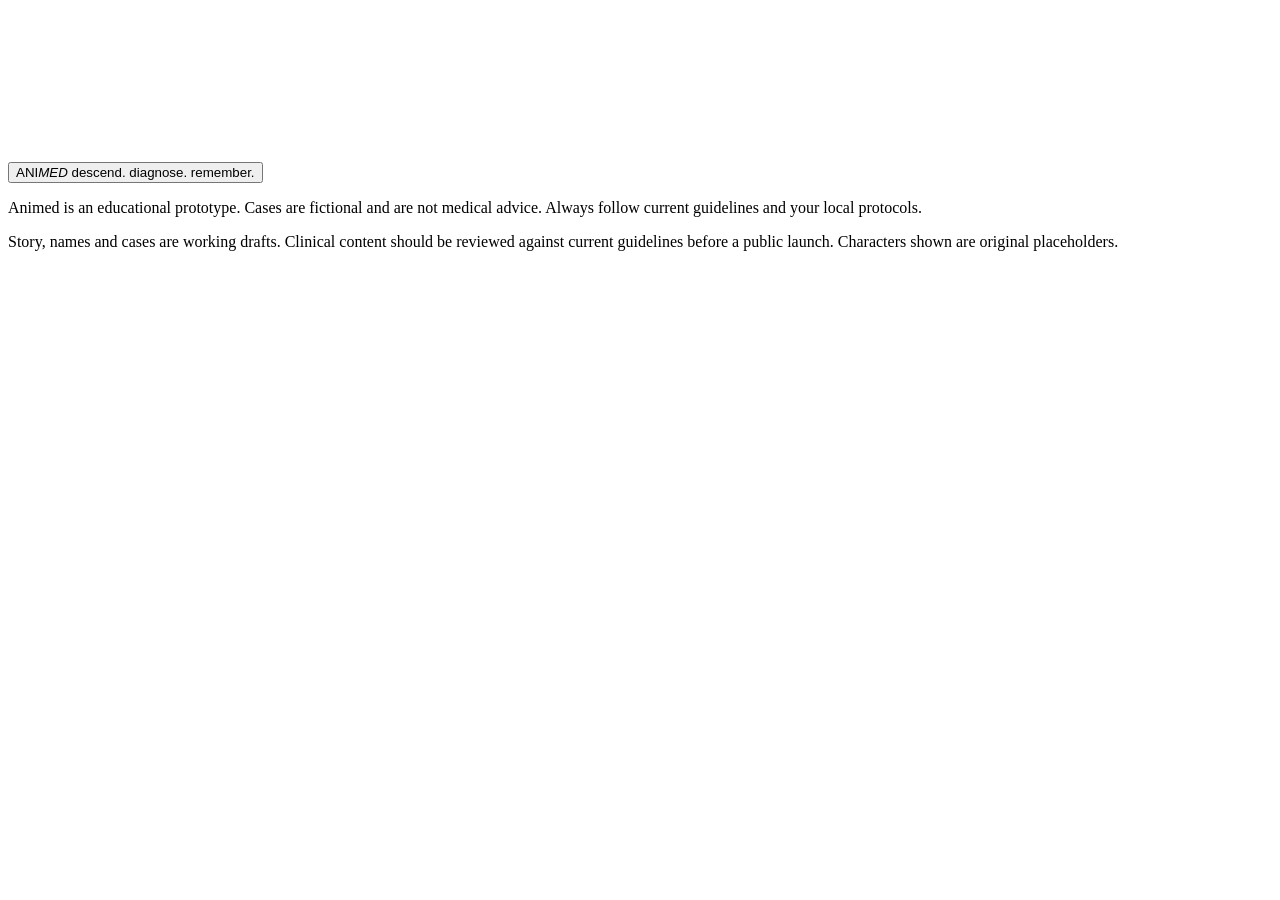
==== commit 7f235d0f: "Add files via upload" ====
--- a/index.html
+++ b/index.html
@@ -7,7 +7,7 @@
 <meta name="claude:viewport-fit-sides" content="cover">
 <link rel="preconnect" href="https://fonts.googleapis.com">
 <link rel="preconnect" href="https://fonts.gstatic.com" crossorigin>
-<link rel="stylesheet" href="https://fonts.googleapis.com/css2?family=Dela+Gothic+One&family=DM+Mono:wght@400;500&family=Zen+Maru+Gothic:wght@400;500;700&display=swap">
+<link rel="stylesheet" href="https://fonts.googleapis.com/css2?family=Cinzel:wght@500;600;700&family=DM+Mono:wght@400;500&family=Manrope:wght@400;500;700&display=swap">
 <link rel="stylesheet" href="css/style.css">
 </head>
 <body data-flavor="full">
@@ -16,7 +16,7 @@
   <header class="top">
     <button class="brand" id="brand" type="button" aria-label="Animed home">
       <span class="mark">ANI<em>MED</em></span>
-      <span class="tag">clinical cases, level by level</span>
+      <span class="tag">descend. diagnose. remember.</span>
     </button>
     <div class="row" id="hdr-actions" hidden>
       <button class="link" id="btn-codex" type="button">Codex</button>
@@ -27,20 +27,20 @@
   <main>
     <!-- CHARACTER SELECT -->
     <section id="view-select" hidden>
-      <div class="pick-head">
-        <div class="label">A door opens in the dark</div>
-        <h1>Choose your traveler</h1>
-        <p class="muted">You will be pulled into another world. Pick who steps through. The story is the same for both.</p>
+      <div class="keyart" id="keyart"><img src="assets/key-art.jpg" alt="" onerror="this.parentNode.hidden=true"><div class="cap"><div class="label">A door opens between galaxies</div><h1>Choose your Descender</h1></div></div>
+      <div class="pick-head" style="margin-top:0">
+        <p class="muted">You will wake inside a body that is not yours, in a world that is not yours. Pick the Descender you wear. The story is the same for both.</p>
       </div>
       <div class="pick-grid">
-        <button class="pick" id="pick-f" type="button" aria-pressed="false"><div class="art" id="pick-f-art"></div><div class="nm">Her</div><div class="ds">Quiet, observant, always listening first.</div></button>
-        <button class="pick" id="pick-m" type="button" aria-pressed="false"><div class="art" id="pick-m-art"></div><div class="nm">Him</div><div class="ds">Calm under pressure, curious about everything.</div></button>
-      </div>
+        <button class="pick" id="pick-f" type="button" aria-pressed="false"><div class="art" id="pick-f-art"></div><div class="nm">She</div><div class="ds">Falls quietly. Hears everything first.</div></button>
+        <button class="pick" id="pick-m" type="button" aria-pressed="false"><div class="art" id="pick-m-art"></div><div class="nm">He</div><div class="ds">Falls with a smile. Calm when the sky burns.</div></button>
+      </div>
+<div class="look" aria-label="Descender lookbook"><figure><img src="assets/look/face.jpg" alt=""><figcaption>Gaze</figcaption></figure><figure><img src="assets/look/hand.jpg" alt=""><figcaption>Violet flame</figcaption></figure><figure><img src="assets/look/scarf.jpg" alt=""><figcaption>The torn scarf</figcaption></figure><figure><img src="assets/look/castle.jpg" alt=""><figcaption>The Citadel</figcaption></figure></div>
       <div class="namebox">
         <label class="label" for="in-name">Your name (optional)</label>
-        <input type="text" id="in-name" maxlength="20" placeholder="Traveler" autocomplete="off">
-      </div>
-      <div class="row" style="justify-content:center"><button class="btn" id="btn-begin" type="button" disabled>Step through</button></div>
+        <input type="text" id="in-name" maxlength="20" placeholder="Descender" autocomplete="off">
+      </div>
+      <div class="row" style="justify-content:center"><button class="btn" id="btn-begin" type="button" disabled>Descend</button></div>
     </section>
 
     <!-- WORLD -->
@@ -52,8 +52,8 @@
             <div class="player">
               <div class="art" id="pl-art"></div>
               <div style="min-width:0">
-                <div class="label">Traveler</div>
-                <div class="rank" id="pl-name">Traveler</div>
+                <div class="label">Descender</div>
+                <div class="rank" id="pl-name">Descender</div>
                 <div style="margin-top:8px"><span class="lvbadge" id="lv-num">1</span><span class="rank" id="rank">Rookie</span></div>
               </div>
             </div>
@@ -199,9 +199,9 @@
           <p class="muted" style="margin:0;font-size:14px">Off hides the characters. Light shows them still. Full adds motion, floating lights and level-up effects.</p>
         </div>
         <div class="panel">
-          <h2>Traveler</h2>
+          <h2>Descender</h2>
           <p class="muted">Change your character or name. Your progress stays.</p>
-          <button class="btn ghost" id="btn-change" type="button">Change traveler</button>
+          <button class="btn ghost" id="btn-change" type="button">Change Descender</button>
         </div>
         <div class="panel">
           <h2>Your progress</h2>
